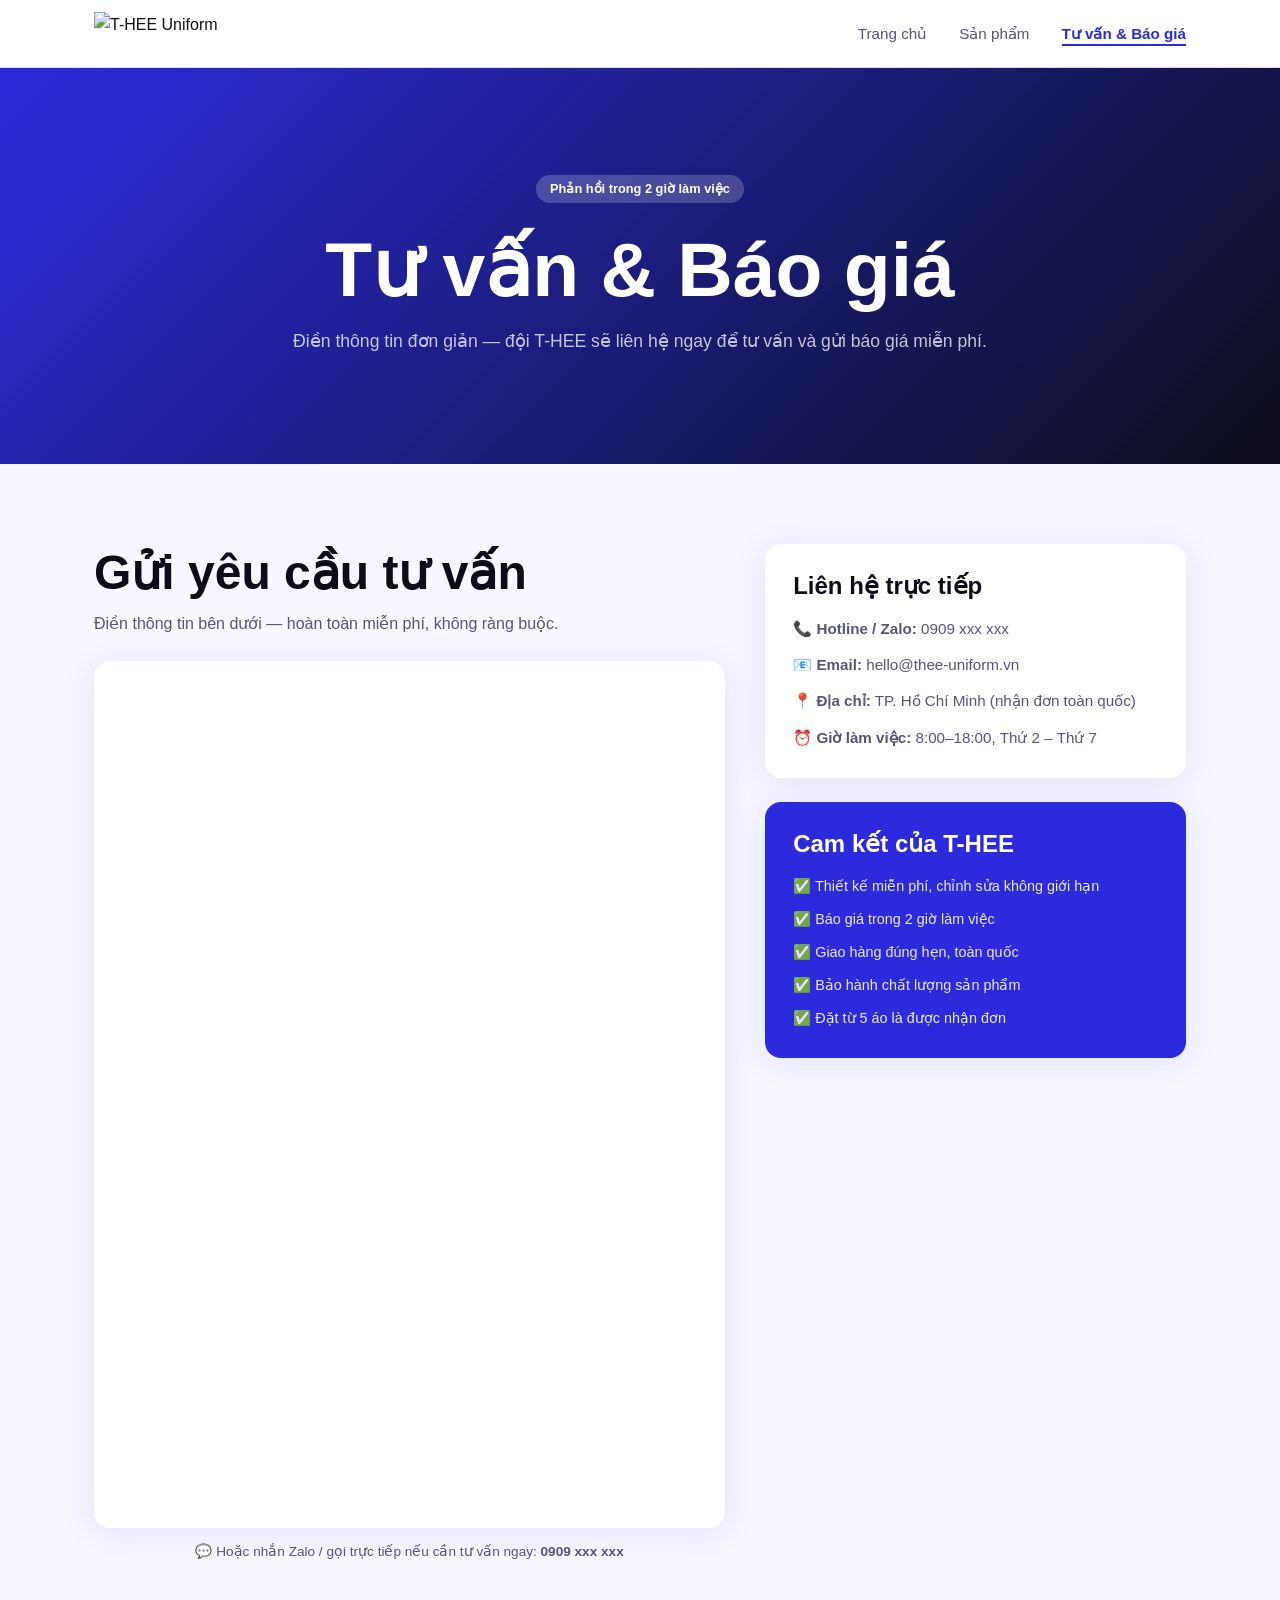
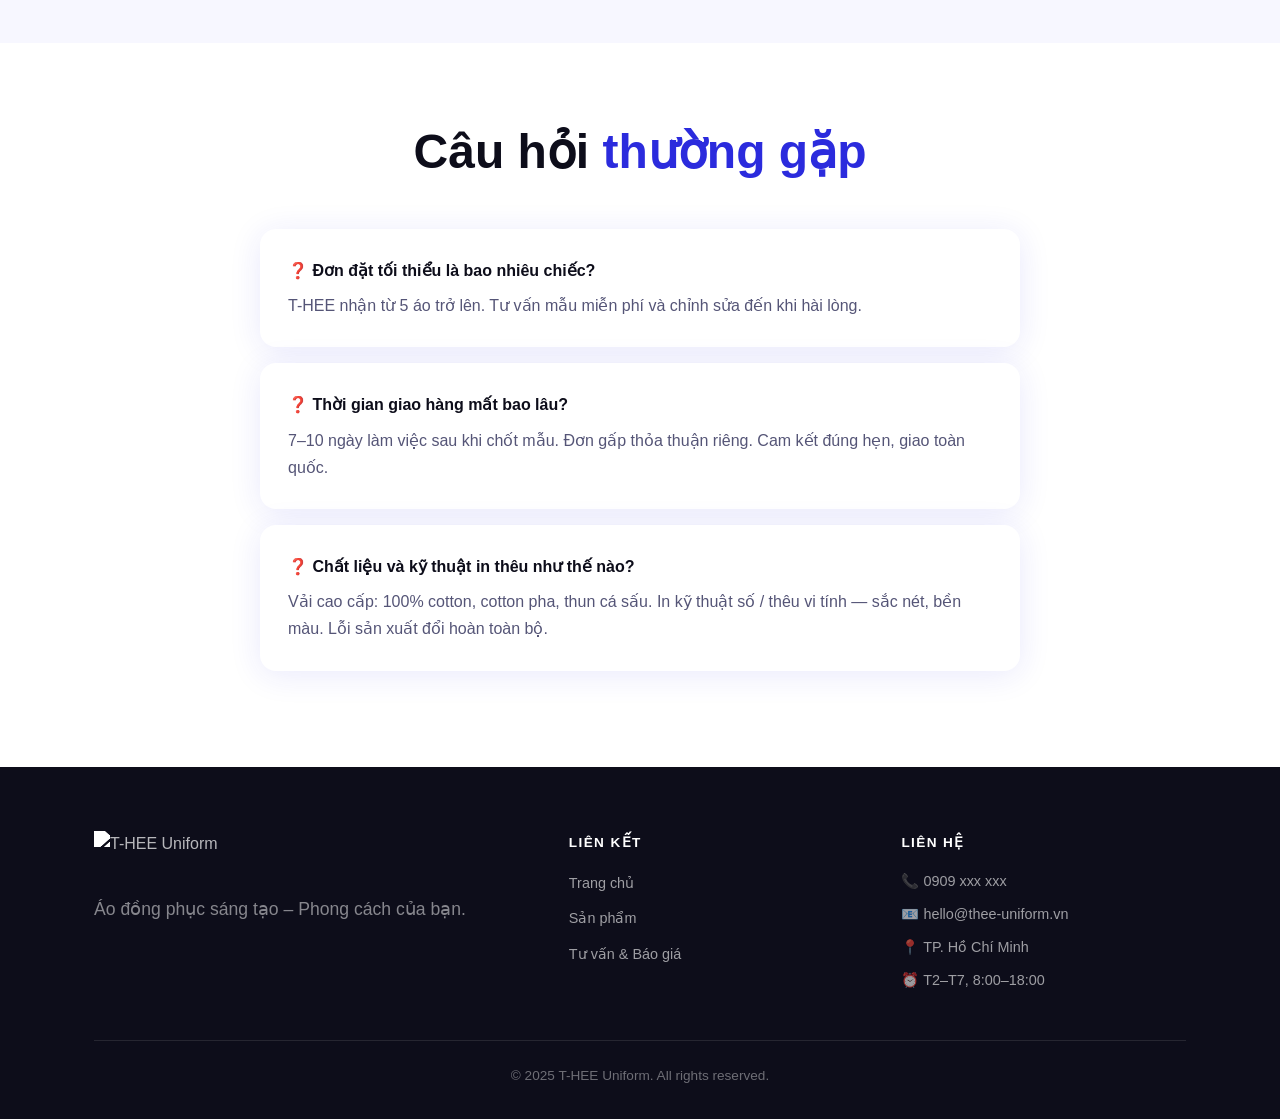
==== enquiry.html @ 2bb36b9c "Update enquiry.html" ====
<!DOCTYPE html>
<html lang="vi">
<head>
  <meta charset="UTF-8">
  <meta name="viewport" content="width=device-width, initial-scale=1.0">
  <title>Tư vấn &amp; Báo giá – T-HEE Uniform</title>
  <meta name="description" content="Liên hệ T-HEE Uniform để nhận tư vấn và báo giá đồng phục miễn phí. Phản hồi trong 2 giờ làm việc.">
  <link rel="preconnect" href="https://fonts.googleapis.com">
  <link rel="preconnect" href="https://fonts.gstatic.com" crossorigin>
  <link href="https://fonts.googleapis.com/css2?family=Plus+Jakarta+Sans:wght@400;500;600;700&display=swap" rel="stylesheet">
  <link rel="stylesheet" href="style.css">
  <style>
    body { padding-top: 68px; }

    .enquiry-form-heading {
      margin-bottom: 8px;
    }
    .enquiry-form-sub {
      margin-bottom: 24px;
    }
  </style>
</head>
<body>

  <!-- ─── NAVBAR ─────────────────────────────────────────── -->
  <nav id="navbar">
    <div class="nav-inner">
      <a href="index.html">
        <img src="Profile_Pic.jpg" alt="T-HEE Uniform" class="nav-logo">
      </a>
      <ul class="nav-links">
        <li><a href="index.html">Trang chủ</a></li>
        <li><a href="products.html">Sản phẩm</a></li>
        <li><a href="enquiry.html" class="active">Tư vấn &amp; Báo giá</a></li>
      </ul>
      <button class="hamburger" id="hamburger" aria-label="Mở menu">
        <span></span>
        <span></span>
        <span></span>
      </button>
    </div>
  </nav>

  <!-- ─── PAGE HERO ──────────────────────────────────────── -->
  <section class="page-hero" style="background: linear-gradient(135deg, #2B2BDD 0%, #0D0D1A 100%);">
    <div class="page-hero-content">
      <span class="badge badge-white">Phản hồi trong 2 giờ làm việc</span>
      <h1>Tư vấn &amp; Báo giá</h1>
      <p>Điền thông tin đơn giản — đội T-HEE sẽ liên hệ ngay để tư vấn và gửi báo giá miễn phí.</p>
    </div>
  </section>

  <!-- ─── MAIN ENQUIRY SECTION ───────────────────────────── -->
  <section class="section" style="background: var(--color-bg);">
    <div class="container">
      <div class="enquiry-grid">

        <!-- LEFT: Google Form -->
        <div>
          <h2 class="enquiry-form-heading" style="font-family: var(--font-display);">Gửi yêu cầu tư vấn</h2>
          <p class="enquiry-form-sub">Điền thông tin bên dưới — hoàn toàn miễn phí, không ràng buộc.</p>
          <div class="iframe-wrapper">
            <iframe
              src="https://docs.google.com/forms/d/e/REPLACE_WITH_YOUR_FORM_ID/viewform?embedded=true"
              width="100%"
              height="860"
              frameborder="0"
              marginheight="0"
              marginwidth="0"
              title="Form tư vấn T-HEE Uniform"
              loading="lazy">
              Đang tải form...
            </iframe>
          </div>
          <p class="iframe-caption">
            💬 Hoặc nhắn Zalo / gọi trực tiếp nếu cần tư vấn ngay: <strong>0909 xxx xxx</strong>
          </p>
        </div>

        <!-- RIGHT: Contact info + Promises -->
        <div class="enquiry-right">

          <!-- Card A: Contact -->
          <div class="card">
            <h3 style="font-family: var(--font-display); margin-bottom: 16px; font-size: 1.5rem;">Liên hệ trực tiếp</h3>
            <div class="contact-list">
              <span>📞 <strong>Hotline / Zalo:</strong> 0909 xxx xxx</span>
              <span>📧 <strong>Email:</strong> hello@thee-uniform.vn</span>
              <span>📍 <strong>Địa chỉ:</strong> TP. Hồ Chí Minh (nhận đơn toàn quốc)</span>
              <span>⏰ <strong>Giờ làm việc:</strong> 8:00–18:00, Thứ 2 – Thứ 7</span>
            </div>
          </div>

          <!-- Card B: Promises -->
          <div class="card" style="background: var(--color-primary); color: white;">
            <h3 style="font-family: var(--font-display); color: white; margin-bottom: 16px; font-size: 1.5rem;">Cam kết của T-HEE</h3>
            <ul class="promise-list">
              <li>✅ Thiết kế miễn phí, chỉnh sửa không giới hạn</li>
              <li>✅ Báo giá trong 2 giờ làm việc</li>
              <li>✅ Giao hàng đúng hẹn, toàn quốc</li>
              <li>✅ Bảo hành chất lượng sản phẩm</li>
              <li>✅ Đặt từ 5 áo là được nhận đơn</li>
            </ul>
          </div>

        </div>
      </div>
    </div>
  </section>

  <!-- ─── FAQ MINI ───────────────────────────────────────── -->
  <section class="section" style="background: white;">
    <div class="container">
      <div style="max-width: 760px; margin: 0 auto;">
        <h2 class="section-title" style="text-align:center">Câu hỏi <span>thường gặp</span></h2>

        <div class="card animate-on-scroll" style="margin-bottom: 16px;">
          <p style="font-weight:600; color:var(--color-dark); margin-bottom:8px; font-family: var(--font-body);">❓ Đơn đặt tối thiểu là bao nhiêu chiếc?</p>
          <p>T-HEE nhận từ 5 áo trở lên. Tư vấn mẫu miễn phí và chỉnh sửa đến khi hài lòng.</p>
        </div>

        <div class="card animate-on-scroll" style="margin-bottom: 16px;">
          <p style="font-weight:600; color:var(--color-dark); margin-bottom:8px; font-family: var(--font-body);">❓ Thời gian giao hàng mất bao lâu?</p>
          <p>7–10 ngày làm việc sau khi chốt mẫu. Đơn gấp thỏa thuận riêng. Cam kết đúng hẹn, giao toàn quốc.</p>
        </div>

        <div class="card animate-on-scroll" style="margin-bottom: 16px;">
          <p style="font-weight:600; color:var(--color-dark); margin-bottom:8px; font-family: var(--font-body);">❓ Chất liệu và kỹ thuật in thêu như thế nào?</p>
          <p>Vải cao cấp: 100% cotton, cotton pha, thun cá sấu. In kỹ thuật số / thêu vi tính — sắc nét, bền màu. Lỗi sản xuất đổi hoàn toàn bộ.</p>
        </div>

      </div>
    </div>
  </section>

  <!-- ─── FOOTER ──────────────────────────────────────────── -->
  <footer>
    <div class="container">
      <div class="footer-grid">
        <div>
          <img src="Profile_Pic.jpg" alt="T-HEE Uniform" class="footer-logo">
          <p class="footer-tagline">Áo đồng phục sáng tạo – Phong cách của bạn.</p>
        </div>
        <div>
          <p class="footer-heading">Liên kết</p>
          <ul class="footer-links">
            <li><a href="index.html">Trang chủ</a></li>
            <li><a href="products.html">Sản phẩm</a></li>
            <li><a href="enquiry.html">Tư vấn &amp; Báo giá</a></li>
          </ul>
        </div>
        <div>
          <p class="footer-heading">Liên hệ</p>
          <div class="footer-contact">
            <span>📞 0909 xxx xxx</span>
            <span>📧 hello@thee-uniform.vn</span>
            <span>📍 TP. Hồ Chí Minh</span>
            <span>⏰ T2–T7, 8:00–18:00</span>
          </div>
        </div>
      </div>
      <div class="footer-bottom">
        © 2025 T-HEE Uniform. All rights reserved.
      </div>
    </div>
  </footer>

  <script src="main.js"></script>
</body>
</html>
---- style.css ----
/* Google Fonts: https://fonts.googleapis.com/css2?family=Caveat:wght@400;700;800&family=DM+Sans:wght@400;500;600&display=swap */

/* ─── RESET ─────────────────────────────────────────────────── */
*, *::before, *::after {
  box-sizing: border-box;
  margin: 0;
  padding: 0;
}

/* ─── CSS VARIABLES ──────────────────────────────────────────── */
:root {
  --color-primary: #2B2BDD;
  --color-primary-dark: #1A1ABB;
  --color-primary-light: #5555EE;
  --color-accent: #2222FF;
  --color-dark: #0D0D1A;
  --color-dark-2: #1C1C2E;
  --color-bg: #F7F7FF;
  --color-surface: #FFFFFF;
  --color-text: #111111;
  --color-text-muted: #555577;
  --color-border: #DDDDEF;
  --font-display: 'DM Sans', sans-serif;
  --font-body: 'DM Sans', sans-serif;
  --radius-sm: 8px;
  --radius-md: 16px;
  --radius-lg: 24px;
  --radius-pill: 999px;
  --shadow-card: 0 4px 32px rgba(43, 43, 221, 0.10);
  --shadow-hover: 0 12px 48px rgba(43, 43, 221, 0.20);
  --transition: 0.25s cubic-bezier(0.4, 0, 0.2, 1);
}

/* ─── BASE ───────────────────────────────────────────────────── */
html {
  scroll-behavior: smooth;
}

body {
  font-family: var(--font-body);
  background: var(--color-bg);
  color: var(--color-text);
  line-height: 1.6;
  -webkit-font-smoothing: antialiased;
}

h1, h2, h3, h4 {
  font-family: var(--font-display);
  color: var(--color-dark);
  line-height: 1.2;
}

h1 {
  font-size: clamp(2.4rem, 6vw, 4.8rem);
  font-weight: 800;
}

h2 {
  font-size: clamp(1.8rem, 4vw, 3rem);
  font-weight: 700;
}

h3 {
  font-size: clamp(1.2rem, 2.5vw, 1.6rem);
  font-weight: 700;
}

p {
  font-size: 1rem;
  line-height: 1.7;
  color: var(--color-text-muted);
}

a {
  color: inherit;
  text-decoration: none;
}

img {
  max-width: 100%;
  display: block;
}

ul {
  list-style: none;
}

/* ─── LAYOUT ─────────────────────────────────────────────────── */
.container {
  max-width: 1140px;
  margin: 0 auto;
  padding: 0 24px;
}

.section {
  padding: 80px 0;
}

.section-title {
  font-family: var(--font-display);
  font-size: clamp(1.8rem, 4vw, 3rem);
  font-weight: 800;
  color: var(--color-dark);
  margin-bottom: 48px;
}

.section-title span {
  color: var(--color-primary);
}

/* ─── NAVBAR ─────────────────────────────────────────────────── */
nav {
  position: fixed;
  top: 0;
  width: 100%;
  z-index: 100;
  background: rgba(255, 255, 255, 0.95);
  backdrop-filter: blur(12px);
  -webkit-backdrop-filter: blur(12px);
  border-bottom: 1px solid var(--color-border);
  height: 68px;
  display: flex;
  align-items: center;
  transition: box-shadow var(--transition);
}

nav.scrolled {
  box-shadow: 0 2px 24px rgba(43, 43, 221, 0.12);
}

.nav-inner {
  display: flex;
  justify-content: space-between;
  align-items: center;
  width: 100%;
  max-width: 1140px;
  margin: 0 auto;
  padding: 0 24px;
}

.nav-logo {
  height: 44px;
  display: block;
  object-fit: contain;
}

.nav-links {
  display: flex;
  gap: 32px;
  list-style: none;
  align-items: center;
}

.nav-links a {
  font-family: var(--font-body);
  font-weight: 500;
  font-size: 0.95rem;
  color: var(--color-text-muted);
  transition: color var(--transition);
  padding-bottom: 2px;
}

.nav-links a:hover {
  color: var(--color-primary);
}

.nav-links a.active {
  color: var(--color-primary);
  font-weight: 600;
  border-bottom: 2px solid var(--color-primary);
}

.hamburger {
  display: none;
  flex-direction: column;
  justify-content: space-between;
  width: 28px;
  height: 22px;
  background: none;
  border: none;
  cursor: pointer;
  padding: 0;
}

.hamburger span {
  display: block;
  width: 100%;
  height: 2px;
  background: var(--color-dark);
  border-radius: 2px;
  transition: var(--transition);
}

nav.nav-open .hamburger span:nth-child(1) {
  transform: translateY(10px) rotate(45deg);
}
nav.nav-open .hamburger span:nth-child(2) {
  opacity: 0;
}
nav.nav-open .hamburger span:nth-child(3) {
  transform: translateY(-10px) rotate(-45deg);
}

/* ─── BUTTONS ────────────────────────────────────────────────── */
.btn {
  display: inline-flex;
  align-items: center;
  gap: 8px;
  padding: 14px 28px;
  border-radius: var(--radius-pill);
  font-family: var(--font-body);
  font-weight: 600;
  font-size: 0.95rem;
  cursor: pointer;
  transition: var(--transition);
  border: none;
  text-decoration: none;
  white-space: nowrap;
}

.btn-primary {
  background: var(--color-primary);
  color: white;
}
.btn-primary:hover {
  background: var(--color-primary-dark);
  transform: translateY(-2px);
  box-shadow: var(--shadow-hover);
}

.btn-outline {
  background: transparent;
  color: var(--color-primary);
  border: 2px solid var(--color-primary);
}
.btn-outline:hover {
  background: var(--color-primary);
  color: white;
}

.btn-white {
  background: white;
  color: var(--color-primary);
}
.btn-white:hover {
  background: var(--color-bg);
  transform: translateY(-2px);
}

.btn-dark {
  background: var(--color-dark);
  color: white;
}
.btn-dark:hover {
  background: var(--color-dark-2);
}

/* ─── CARDS ──────────────────────────────────────────────────── */
.card {
  background: var(--color-surface);
  border-radius: var(--radius-md);
  box-shadow: var(--shadow-card);
  padding: 28px;
  transition: var(--transition);
}

.card:hover {
  transform: translateY(-6px);
  box-shadow: var(--shadow-hover);
}

/* ─── BADGE ──────────────────────────────────────────────────── */
.badge {
  display: inline-block;
  background: rgba(43, 43, 221, 0.1);
  color: var(--color-primary);
  border-radius: var(--radius-pill);
  padding: 4px 14px;
  font-size: 0.8rem;
  font-weight: 600;
  margin-bottom: 20px;
}

.badge-white {
  background: rgba(255, 255, 255, 0.2);
  color: white;
}

/* ─── HERO ───────────────────────────────────────────────────── */
.hero {
  position: relative;
  min-height: 90vh;
  display: flex;
  align-items: center;
}

.hero-bg {
  position: absolute;
  inset: 0;
  background-image: url('Cover_Pic.jpg');
  background-size: cover;
  background-position: center;
}

.hero-overlay {
  position: absolute;
  inset: 0;
  background: linear-gradient(135deg, rgba(13, 13, 26, 0.85) 0%, rgba(43, 43, 221, 0.60) 100%);
}

.hero-content {
  position: relative;
  z-index: 2;
  color: white;
  max-width: 680px;
}

.hero-content h1 {
  color: white;
  margin-bottom: 20px;
}

.hero-content p {
  color: rgba(255, 255, 255, 0.82);
  font-size: 1.1rem;
  max-width: 520px;
  margin-bottom: 32px;
}

.hero-cta {
  display: flex;
  gap: 16px;
  flex-wrap: wrap;
  margin-bottom: 32px;
}

/* ─── TRUST STRIP ────────────────────────────────────────────── */
.trust-strip {
  display: flex;
  gap: 24px;
  flex-wrap: wrap;
}

.trust-item {
  display: flex;
  align-items: center;
  gap: 6px;
  font-size: 0.9rem;
  color: rgba(255, 255, 255, 0.85);
  font-family: var(--font-body);
}

.trust-item::before {
  content: '✓';
  color: #7B7BFF;
  font-weight: 700;
  font-size: 1rem;
}

/* ─── GRIDS ──────────────────────────────────────────────────── */
.grid-3 {
  display: grid;
  grid-template-columns: repeat(3, 1fr);
  gap: 28px;
}

.grid-2 {
  display: grid;
  grid-template-columns: repeat(2, 1fr);
  gap: 28px;
}

/* ─── PAGE HERO (small) ──────────────────────────────────────── */
.page-hero {
  position: relative;
  min-height: 44vh;
  display: flex;
  align-items: center;
  justify-content: center;
  text-align: center;
  overflow: hidden;
}

.page-hero-content {
  position: relative;
  z-index: 2;
  color: white;
}

.page-hero h1 {
  color: white;
  margin-bottom: 12px;
}

.page-hero p {
  color: rgba(255, 255, 255, 0.75);
  font-size: 1.1rem;
}

/* ─── TESTIMONIALS ───────────────────────────────────────────── */
.testimonial {
  background: white;
  border-radius: var(--radius-md);
  padding: 28px;
  box-shadow: var(--shadow-card);
  transition: var(--transition);
}

.testimonial:hover {
  transform: translateY(-4px);
  box-shadow: var(--shadow-hover);
}

.stars {
  color: #FFC107;
  font-size: 1.1rem;
  margin-bottom: 12px;
  letter-spacing: 2px;
}

.testimonial-text {
  font-style: italic;
  color: var(--color-text-muted);
  margin-bottom: 16px;
  line-height: 1.7;
}

.testimonial-author {
  font-weight: 600;
  color: var(--color-dark);
  font-size: 0.9rem;
}

/* ─── FAQ ACCORDION ──────────────────────────────────────────── */
.faq-wrap {
  max-width: 760px;
  margin: 0 auto;
}

.faq-item {
  border-bottom: 1px solid var(--color-border);
  padding: 20px 0;
}

.faq-question {
  display: flex;
  justify-content: space-between;
  align-items: center;
  cursor: pointer;
  font-weight: 600;
  color: var(--color-dark);
  font-size: 1.05rem;
  font-family: var(--font-body);
  user-select: none;
  gap: 16px;
}

.faq-question::after {
  content: '+';
  font-size: 1.4rem;
  color: var(--color-primary);
  transition: var(--transition);
  flex-shrink: 0;
  font-weight: 300;
}

.faq-item.open .faq-question::after {
  content: '−';
}

.faq-answer {
  max-height: 0;
  overflow: hidden;
  transition: max-height 0.35s ease;
}

.faq-item.open .faq-answer {
  max-height: 300px;
}

.faq-answer p {
  padding: 14px 0 4px;
  color: var(--color-text-muted);
  line-height: 1.7;
}

/* ─── PRODUCT FILTER ─────────────────────────────────────────── */
.filter-bar {
  display: flex;
  flex-wrap: wrap;
  gap: 10px;
  margin-bottom: 40px;
}

.filter-btn {
  padding: 8px 20px;
  font-size: 0.85rem;
  background: white;
  color: var(--color-text-muted);
  border: 1.5px solid var(--color-border);
  border-radius: var(--radius-pill);
  cursor: pointer;
  font-family: var(--font-body);
  font-weight: 500;
  transition: var(--transition);
}

.filter-btn:hover {
  border-color: var(--color-primary);
  color: var(--color-primary);
}

.filter-btn.active {
  background: var(--color-primary);
  color: white;
  border-color: var(--color-primary);
}

.product-card.hidden {
  display: none;
}

/* ─── PRODUCT CARD ───────────────────────────────────────────── */
.product-card {
  background: var(--color-surface);
  border-radius: var(--radius-md);
  box-shadow: var(--shadow-card);
  overflow: hidden;
  transition: var(--transition);
}

.product-card:hover {
  transform: translateY(-6px);
  box-shadow: var(--shadow-hover);
}

.product-img {
  height: 200px;
  display: flex;
  align-items: center;
  justify-content: center;
  font-size: 4rem;
}

.product-body {
  padding: 24px;
}

.product-body h3 {
  margin-bottom: 8px;
  font-size: 1.15rem;
}

.product-body p {
  font-size: 0.9rem;
  margin-bottom: 0;
}

.product-footer {
  display: flex;
  justify-content: space-between;
  align-items: center;
  margin-top: 16px;
  padding-top: 16px;
  border-top: 1px solid var(--color-border);
}

.price {
  font-family: var(--font-display);
  font-size: 1.4rem;
  font-weight: 700;
  color: var(--color-primary);
}

/* ─── PARTNER LOGOS ──────────────────────────────────────────── */
.partners-row {
  display: flex;
  justify-content: center;
  gap: 24px;
  flex-wrap: wrap;
  margin-bottom: 48px;
}

.partner-box {
  width: 120px;
  height: 56px;
  background: #F0F0FF;
  border-radius: 10px;
  border: 1px solid var(--color-border);
  display: flex;
  align-items: center;
  justify-content: center;
  font-size: 0.75rem;
  color: var(--color-text-muted);
  font-weight: 500;
  text-align: center;
  padding: 4px;
}

/* ─── ANIMATIONS ─────────────────────────────────────────────── */
@keyframes fadeInUp {
  from {
    opacity: 0;
    transform: translateY(30px);
  }
  to {
    opacity: 1;
    transform: translateY(0);
  }
}

.animate-on-scroll {
  opacity: 0;
  transform: translateY(30px);
  transition: opacity 0.6s ease, transform 0.6s ease;
}

.animate-on-scroll.visible {
  opacity: 1;
  transform: translateY(0);
}

.animate-on-scroll:nth-child(2) { transition-delay: 0.1s; }
.animate-on-scroll:nth-child(3) { transition-delay: 0.2s; }
.animate-on-scroll:nth-child(4) { transition-delay: 0.3s; }

/* ─── CTA BANNER ─────────────────────────────────────────────── */
.cta-banner {
  background: var(--color-primary);
  padding: 80px 0;
  text-align: center;
  color: white;
}

.cta-banner h2 {
  font-family: var(--font-display);
  font-size: clamp(2rem, 5vw, 3.5rem);
  color: white;
  margin-bottom: 16px;
}

.cta-banner p {
  color: rgba(255, 255, 255, 0.8);
  max-width: 480px;
  margin: 0 auto 32px;
  font-size: 1.05rem;
}

.cta-banner .cta-note {
  font-style: italic;
  color: rgba(255, 255, 255, 0.55);
  margin-top: 20px;
  font-size: 0.9rem;
}

/* ─── FOOTER ─────────────────────────────────────────────────── */
footer {
  background: var(--color-dark);
  padding: 64px 0 32px;
  color: rgba(255, 255, 255, 0.7);
}

.footer-grid {
  display: grid;
  grid-template-columns: 1.5fr 1fr 1fr;
  gap: 48px;
  margin-bottom: 0;
}

.footer-logo {
  height: 48px;
  margin-bottom: 16px;
  object-fit: contain;
  filter: brightness(0) invert(1);
}

.footer-tagline {
  font-family: var(--font-display);
  font-size: 1.1rem;
  color: rgba(255, 255, 255, 0.5);
}

.footer-heading {
  font-family: var(--font-body);
  font-weight: 600;
  color: white;
  font-size: 0.85rem;
  text-transform: uppercase;
  letter-spacing: 0.1em;
  margin-bottom: 16px;
}

.footer-links {
  list-style: none;
}

.footer-links li + li {
  margin-top: 10px;
}

.footer-links a {
  color: rgba(255, 255, 255, 0.6);
  font-size: 0.9rem;
  transition: color var(--transition);
}

.footer-links a:hover {
  color: white;
}

.footer-contact {
  display: flex;
  flex-direction: column;
  gap: 10px;
}

.footer-contact span {
  font-size: 0.9rem;
  color: rgba(255, 255, 255, 0.6);
}

.footer-bottom {
  border-top: 1px solid rgba(255, 255, 255, 0.1);
  margin-top: 48px;
  padding-top: 24px;
  text-align: center;
  font-size: 0.85rem;
  color: rgba(255, 255, 255, 0.4);
}

/* ─── ENQUIRY PAGE ───────────────────────────────────────────── */
.enquiry-grid {
  display: grid;
  grid-template-columns: 3fr 2fr;
  gap: 40px;
  align-items: start;
}

.enquiry-right {
  display: flex;
  flex-direction: column;
  gap: 24px;
}

.contact-list {
  display: flex;
  flex-direction: column;
  gap: 12px;
  font-size: 0.95rem;
}

.contact-list span {
  color: var(--color-text-muted);
}

.promise-list {
  display: flex;
  flex-direction: column;
  gap: 10px;
  font-size: 0.9rem;
  color: rgba(255, 255, 255, 0.9);
}

.promise-list li {
  list-style: none;
}

.iframe-wrapper {
  background: white;
  border-radius: var(--radius-md);
  box-shadow: var(--shadow-card);
  overflow: hidden;
}

.iframe-caption {
  font-size: 0.85rem;
  color: var(--color-text-muted);
  text-align: center;
  margin-top: 12px;
}

/* ─── RESPONSIVE ─────────────────────────────────────────────── */
@media (max-width: 768px) {
  .hamburger {
    display: flex;
  }

  .nav-links {
    display: none;
    position: absolute;
    top: 68px;
    left: 0;
    right: 0;
    background: rgba(255, 255, 255, 0.98);
    backdrop-filter: blur(12px);
    flex-direction: column;
    gap: 0;
    padding: 12px 0;
    border-bottom: 1px solid var(--color-border);
    box-shadow: 0 8px 24px rgba(0, 0, 0, 0.08);
  }

  nav.nav-open .nav-links {
    display: flex;
  }

  .nav-links li {
    width: 100%;
  }

  .nav-links a {
    display: block;
    padding: 14px 24px;
    font-size: 1rem;
    border-bottom: none !important;
  }

  .nav-links a.active {
    background: rgba(43, 43, 221, 0.05);
    border-left: 3px solid var(--color-primary) !important;
    padding-left: 21px;
  }

  .grid-3 {
    grid-template-columns: repeat(2, 1fr);
  }

  .grid-2 {
    grid-template-columns: 1fr;
  }

  .footer-grid {
    grid-template-columns: 1fr;
    gap: 32px;
  }

  .enquiry-grid {
    grid-template-columns: 1fr;
  }

  .section {
    padding: 56px 0;
  }

  .hero {
    min-height: 85vh;
  }

  .page-hero {
    min-height: 40vh;
  }
}

@media (max-width: 480px) {
  .grid-3 {
    grid-template-columns: 1fr;
  }

  .hero-cta {
    flex-direction: column;
  }

  .btn {
    justify-content: center;
  }

  .trust-strip {
    gap: 12px;
  }
}
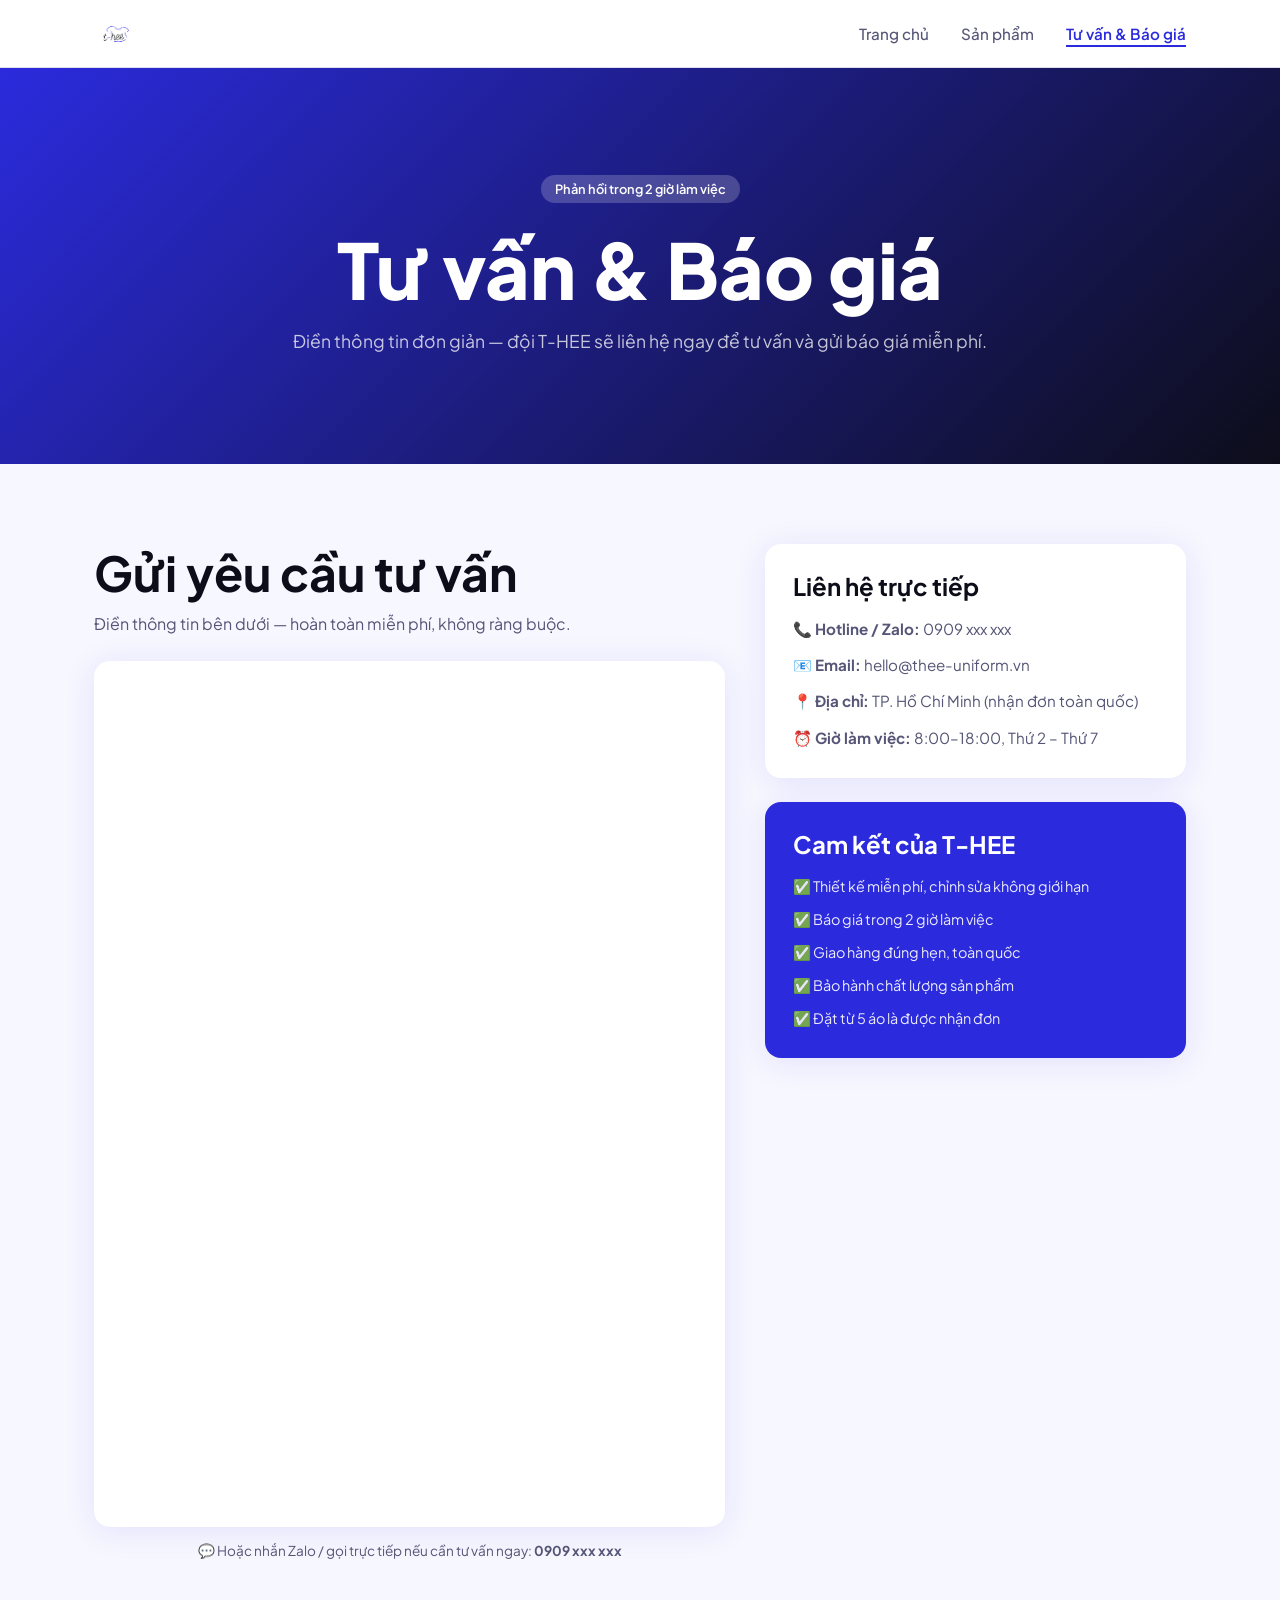
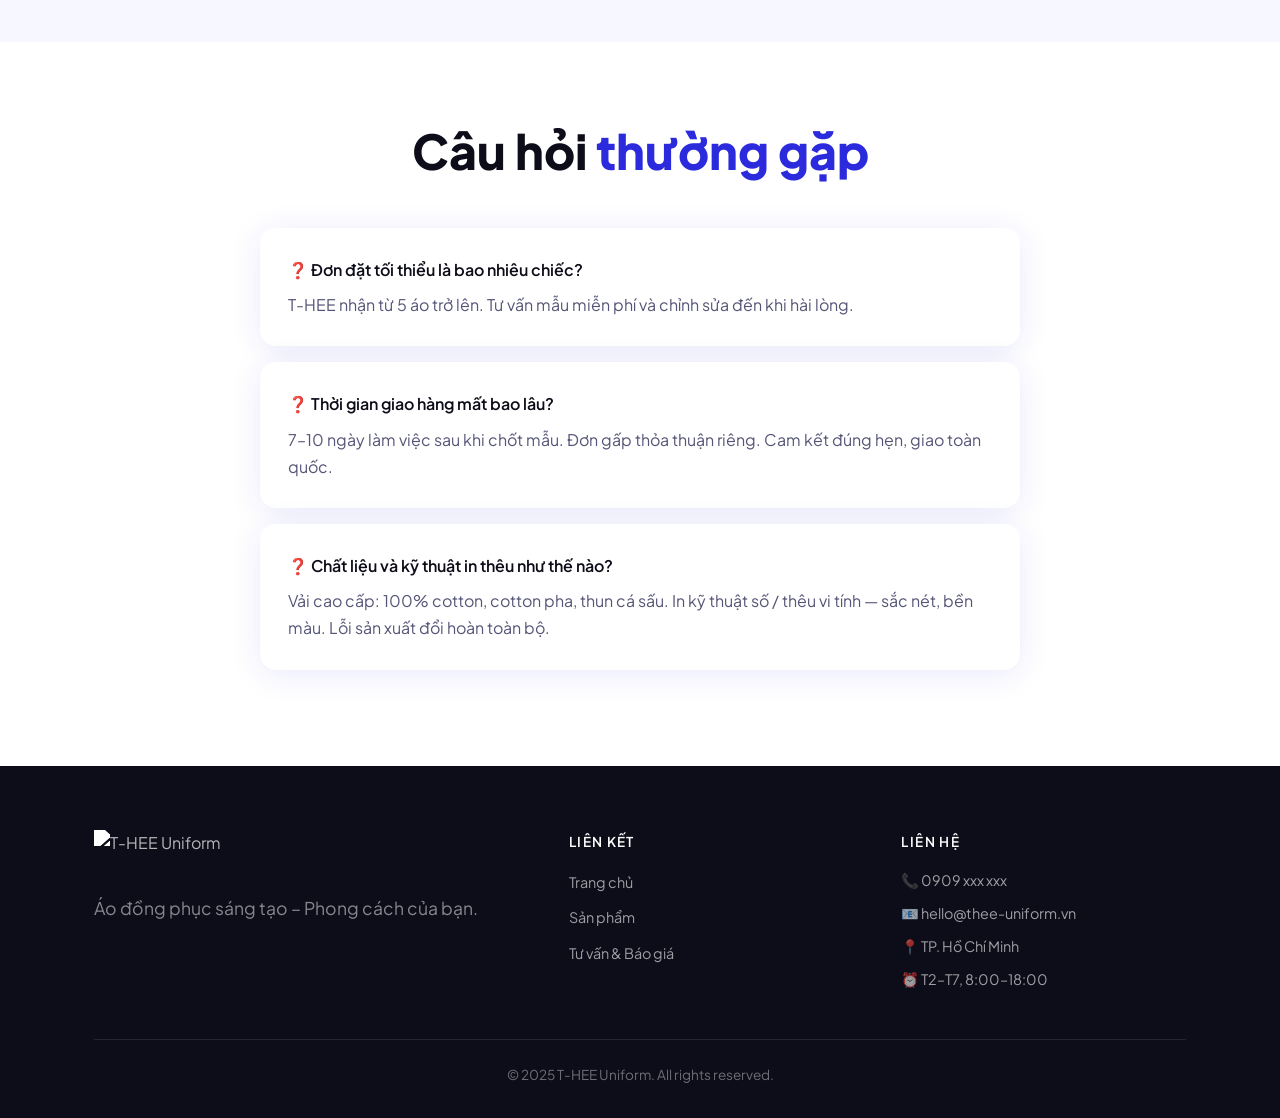
==== commit d30a62bc: "Fix image source URL in navbar" ====
--- a/enquiry.html
+++ b/enquiry.html
@@ -26,7 +26,7 @@
   <nav id="navbar">
     <div class="nav-inner">
       <a href="index.html">
-        <img src="Profile_Pic.jpg" alt="T-HEE Uniform" class="nav-logo">
+        <img src="Profile%20Pic.jpg" alt="T-HEE Uniform" class="nav-logo">
       </a>
       <ul class="nav-links">
         <li><a href="index.html">Trang chủ</a></li>
--- a/style.css
+++ b/style.css
@@ -20,8 +20,8 @@
   --color-text: #111111;
   --color-text-muted: #555577;
   --color-border: #DDDDEF;
-  --font-display: 'DM Sans', sans-serif;
-  --font-body: 'DM Sans', sans-serif;
+  --font-display: 'Plus Jakarta Sans', sans-serif;
+  --font-body: 'Plus Jakarta Sans', sans-serif;
   --radius-sm: 8px;
   --radius-md: 16px;
   --radius-lg: 24px;
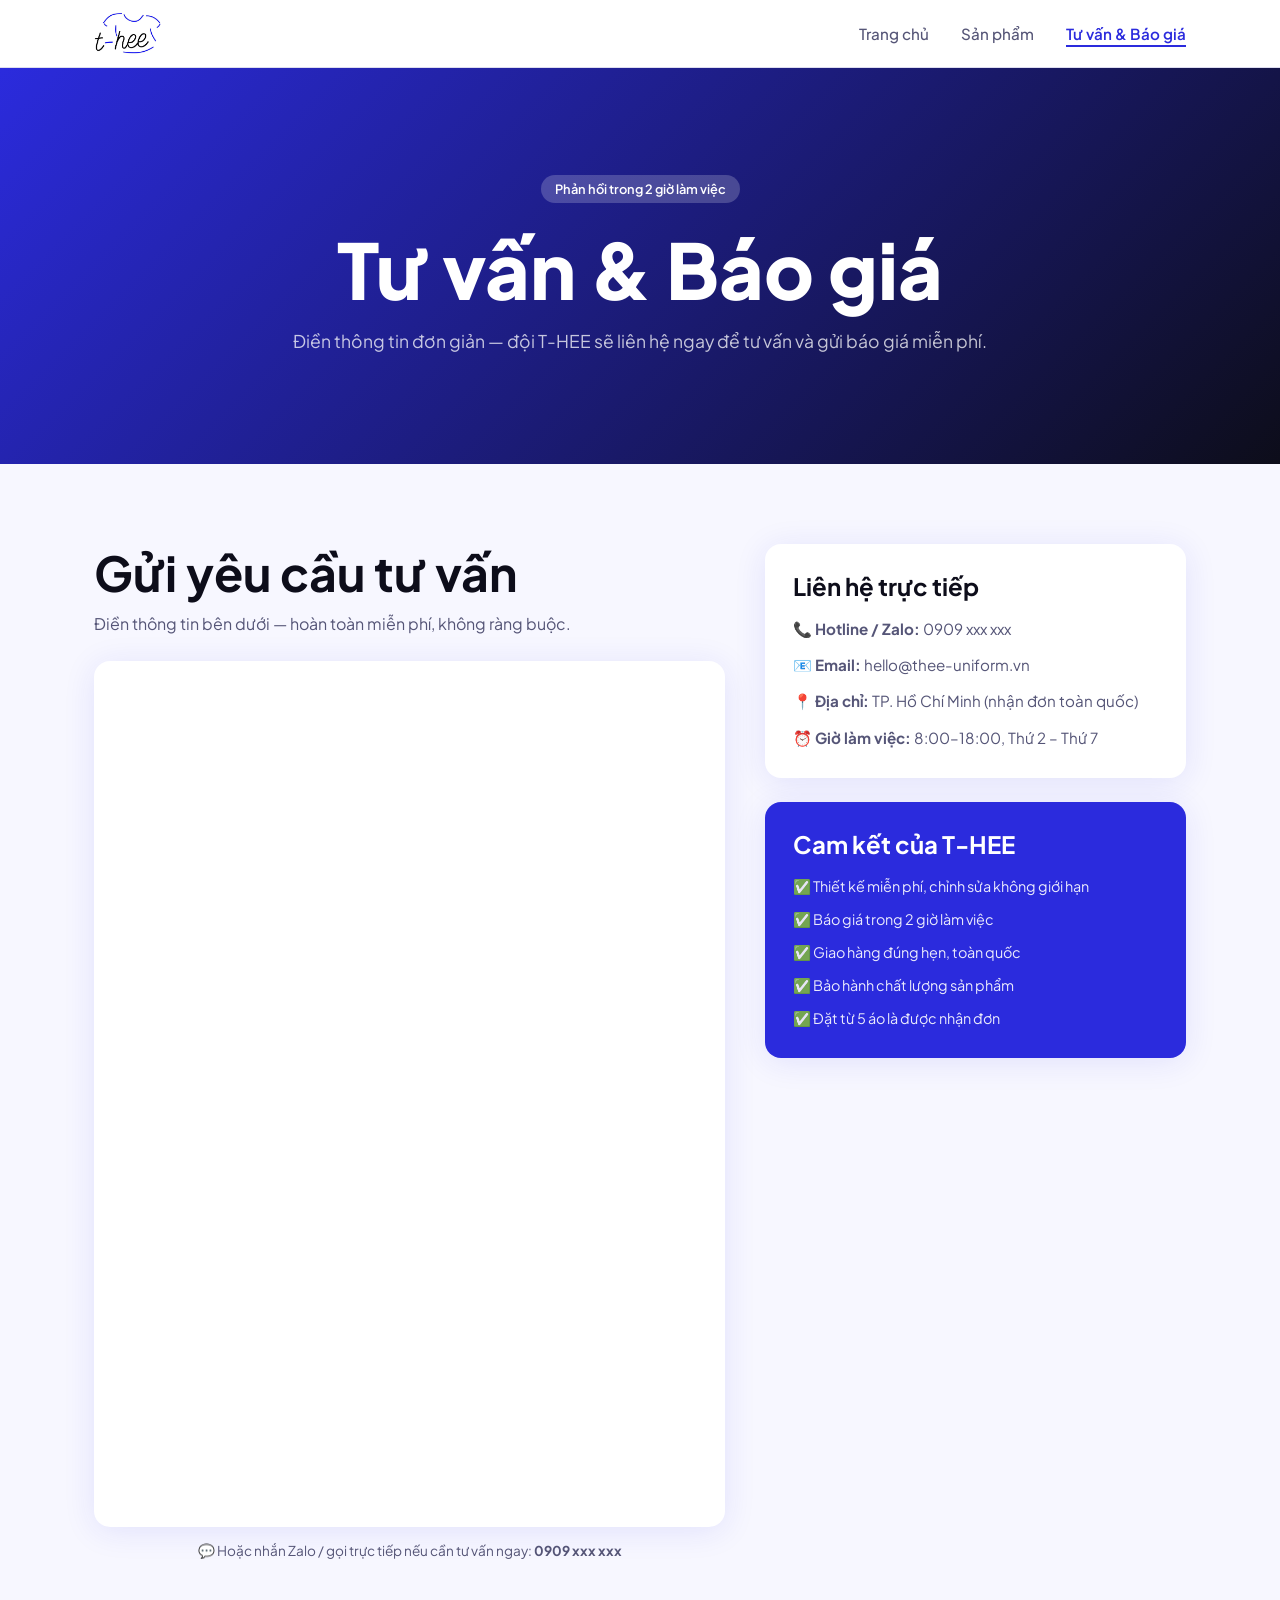
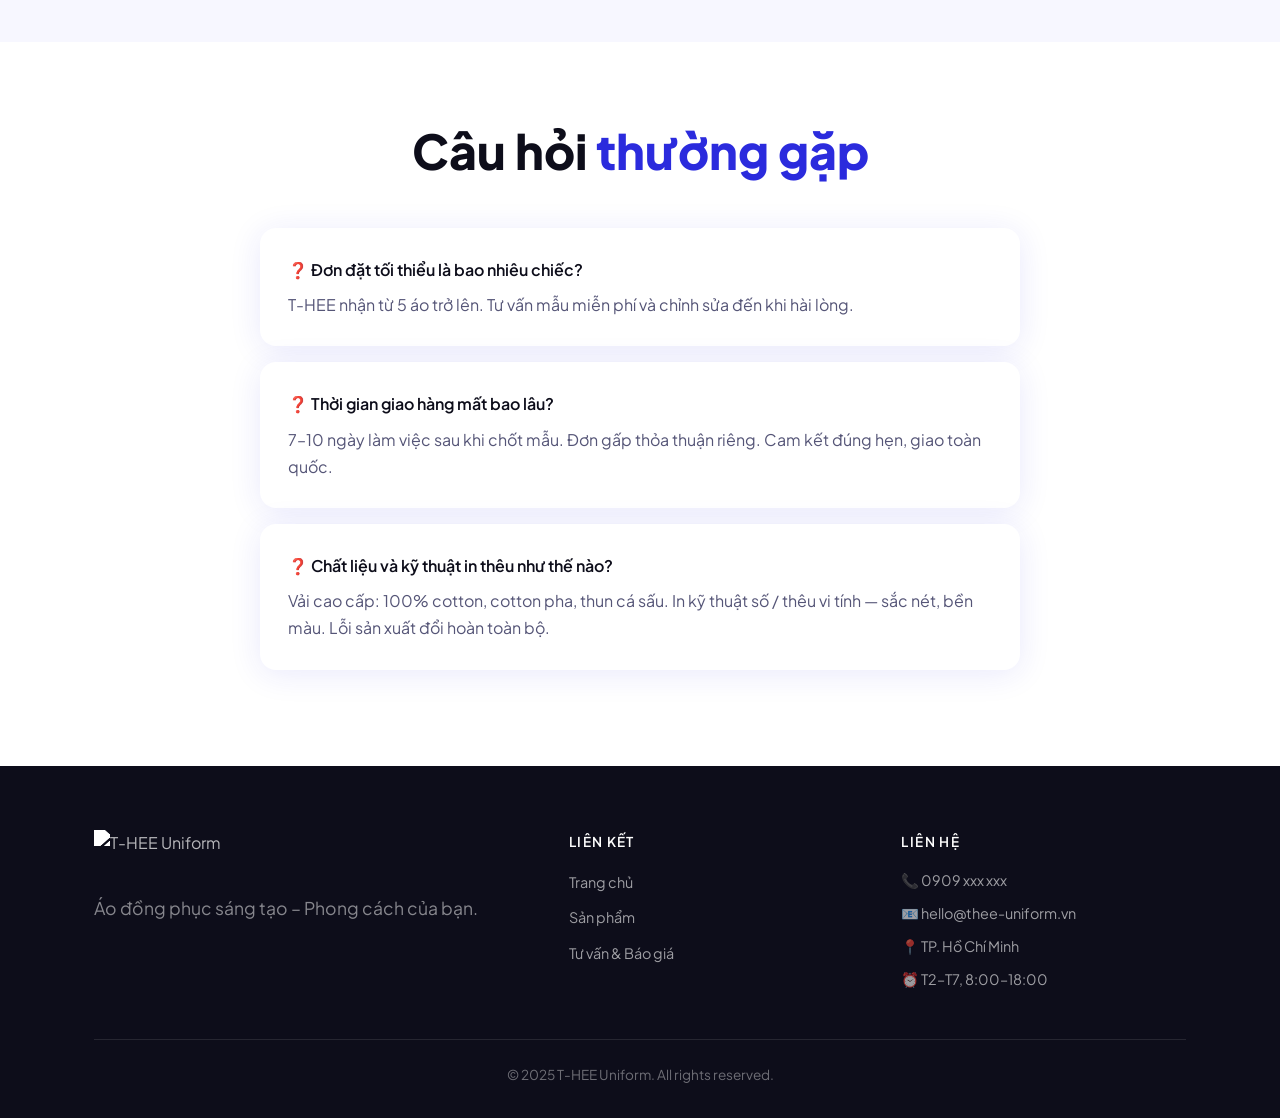
==== commit 21ab7c53: "Update enquiry.html" ====
--- a/enquiry.html
+++ b/enquiry.html
@@ -26,7 +26,7 @@
   <nav id="navbar">
     <div class="nav-inner">
       <a href="index.html">
-        <img src="Profile%20Pic.jpg" alt="T-HEE Uniform" class="nav-logo">
+        <img src="logo.jpg" alt="T-HEE Uniform" class="nav-logo">
       </a>
       <ul class="nav-links">
         <li><a href="index.html">Trang chủ</a></li>
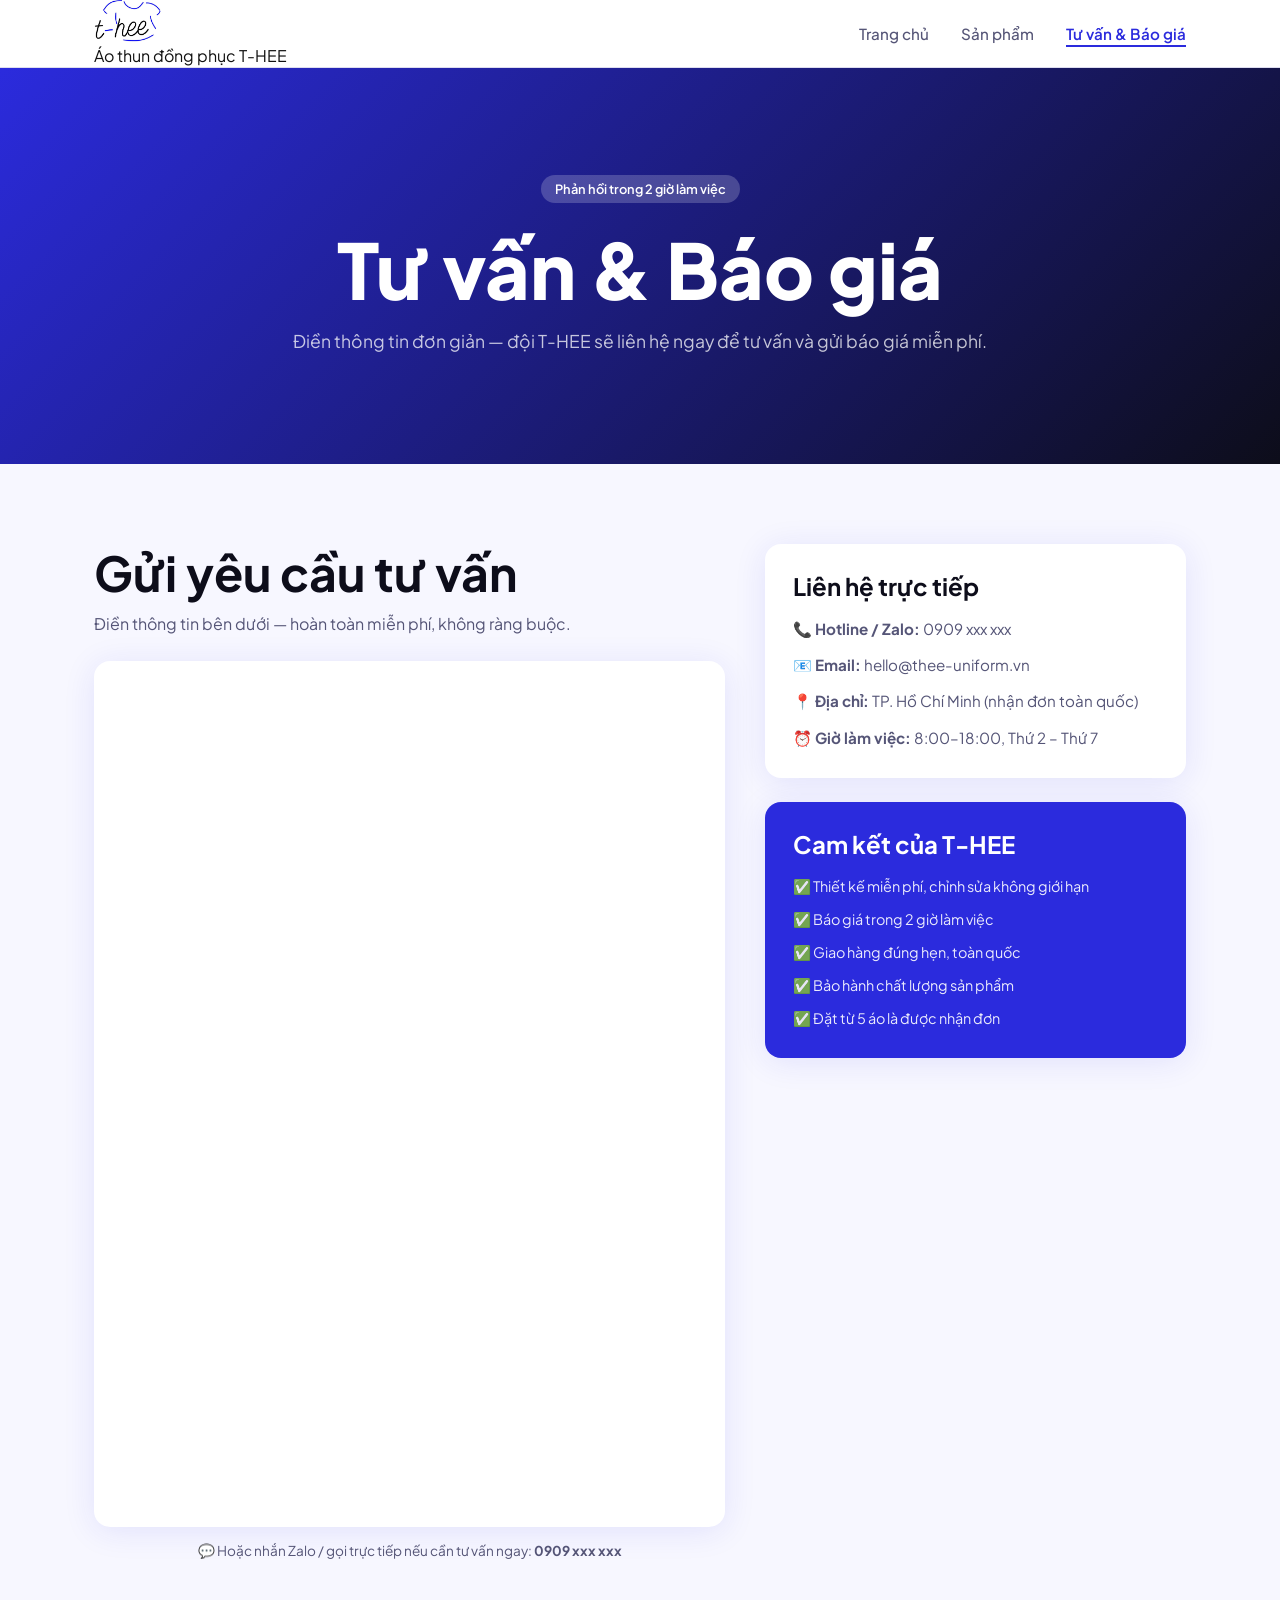
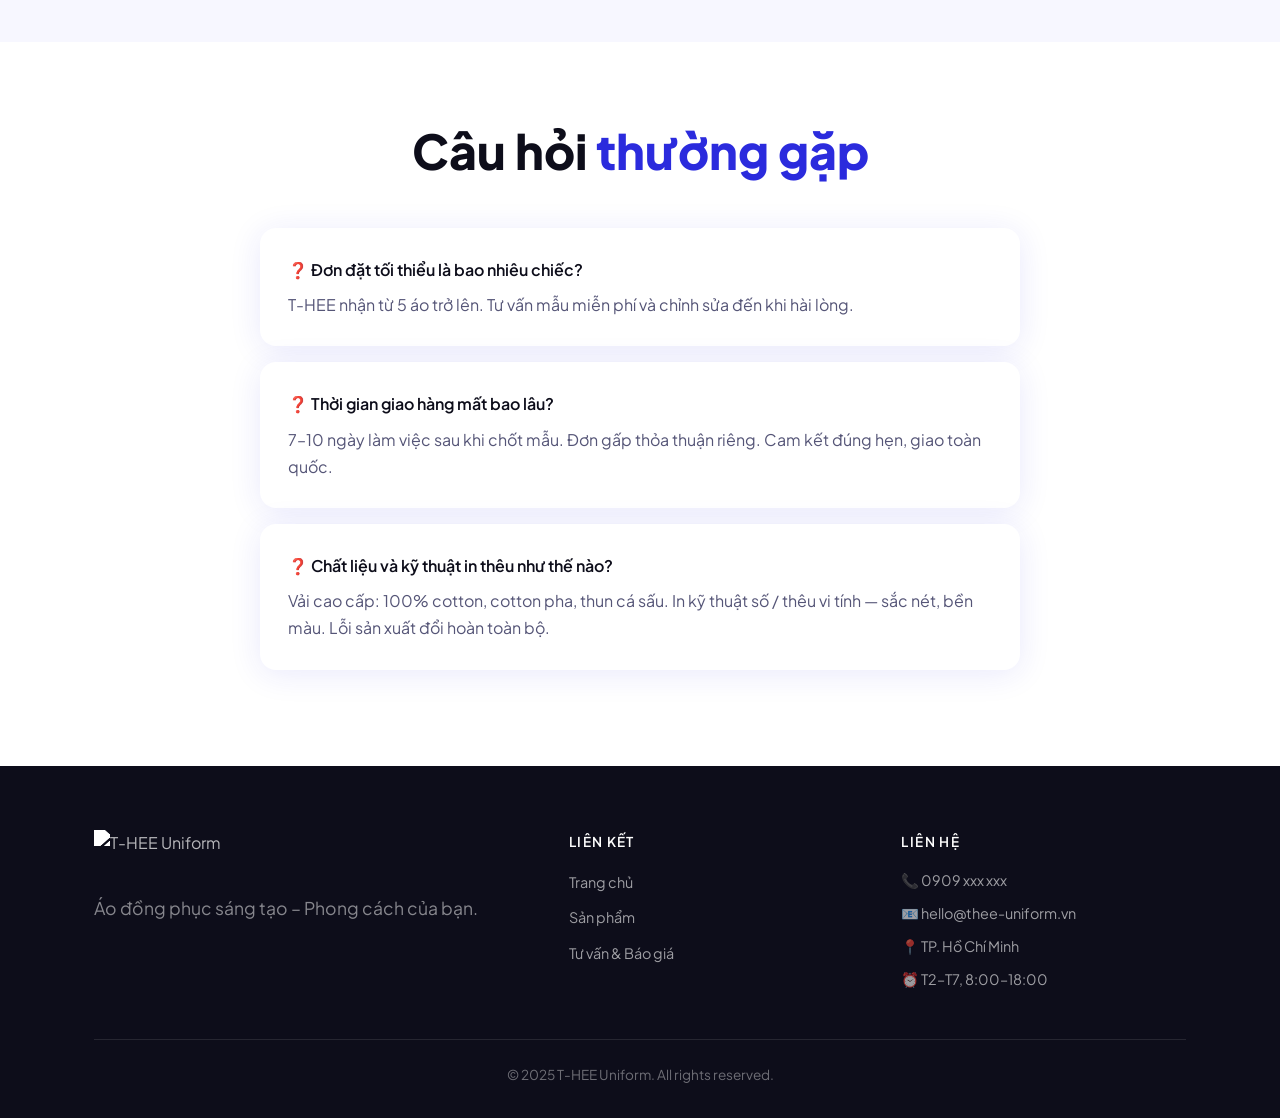
==== commit 4d4dc6de: "Update enquiry.html" ====
--- a/enquiry.html
+++ b/enquiry.html
@@ -27,6 +27,7 @@
     <div class="nav-inner">
       <a href="index.html">
         <img src="logo.jpg" alt="T-HEE Uniform" class="nav-logo">
+        <span class="logo-text">Áo thun đồng phục T-HEE</span>
       </a>
       <ul class="nav-links">
         <li><a href="index.html">Trang chủ</a></li>
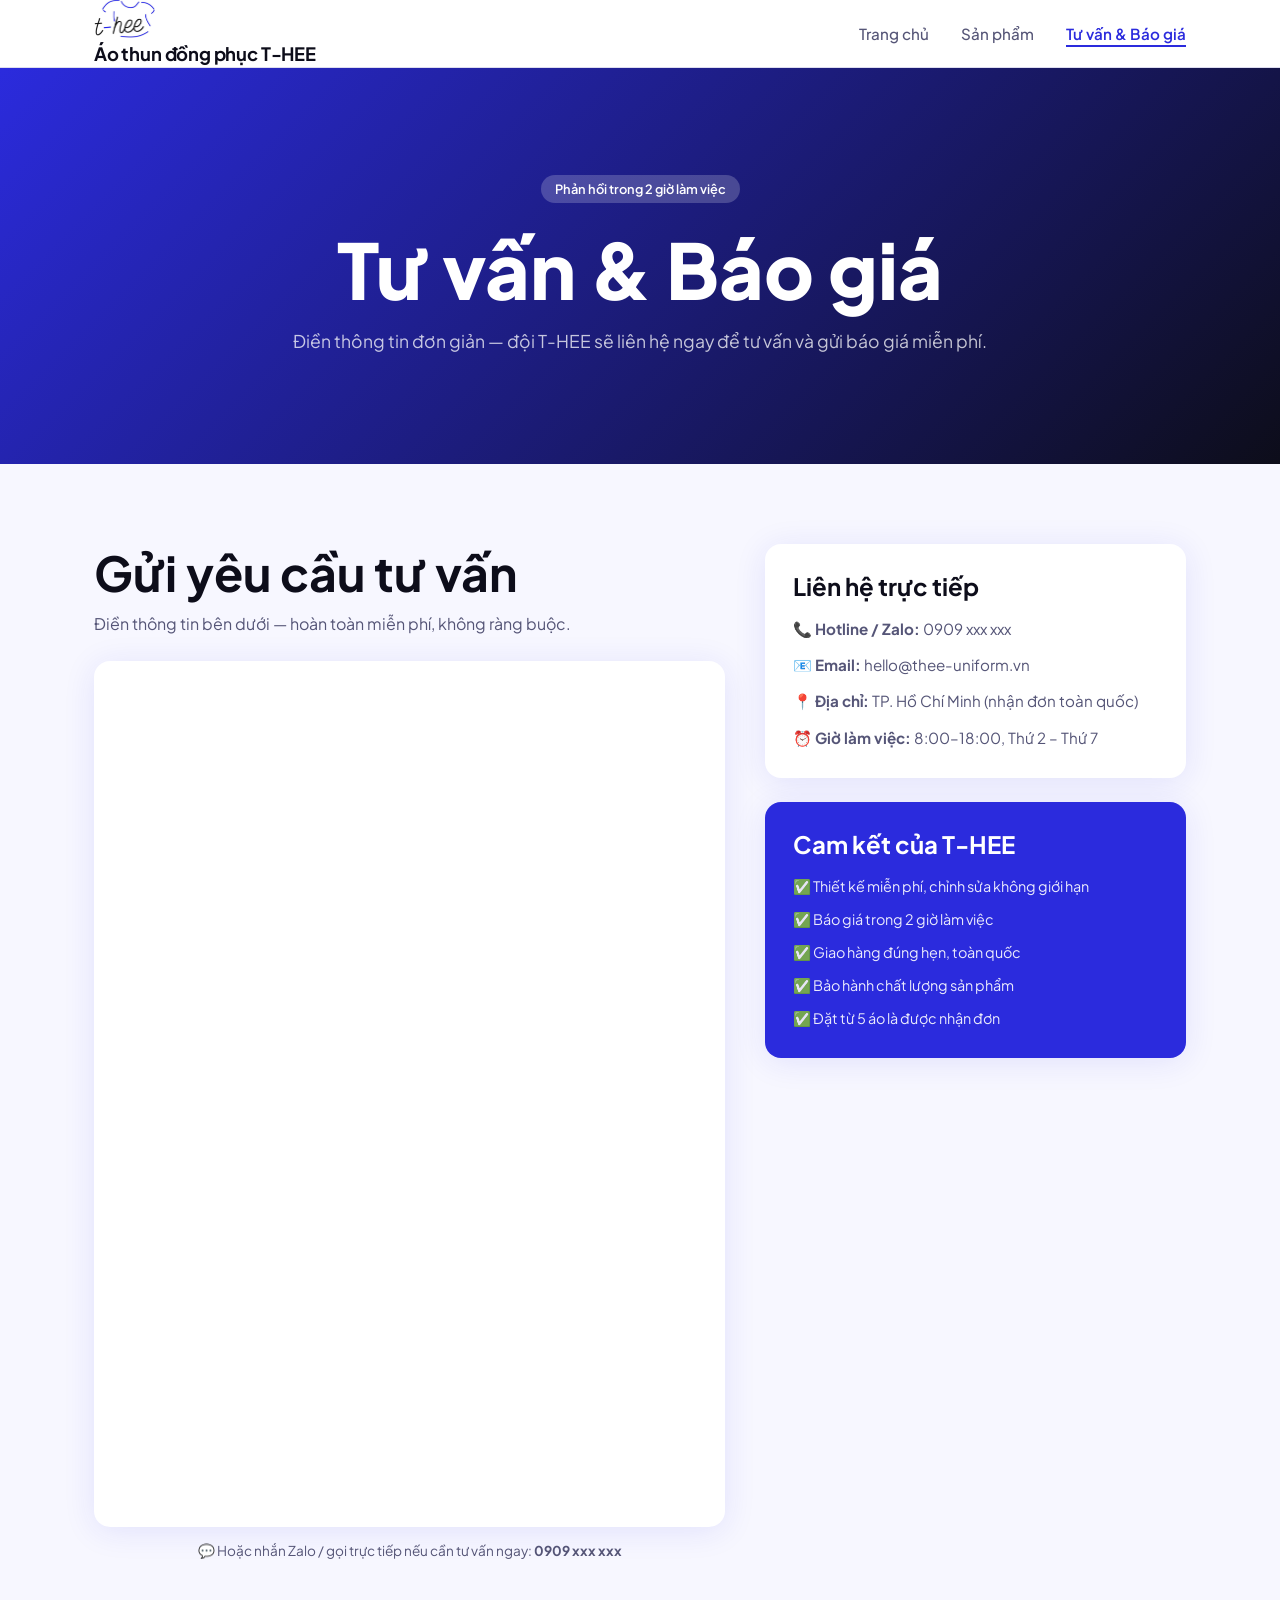
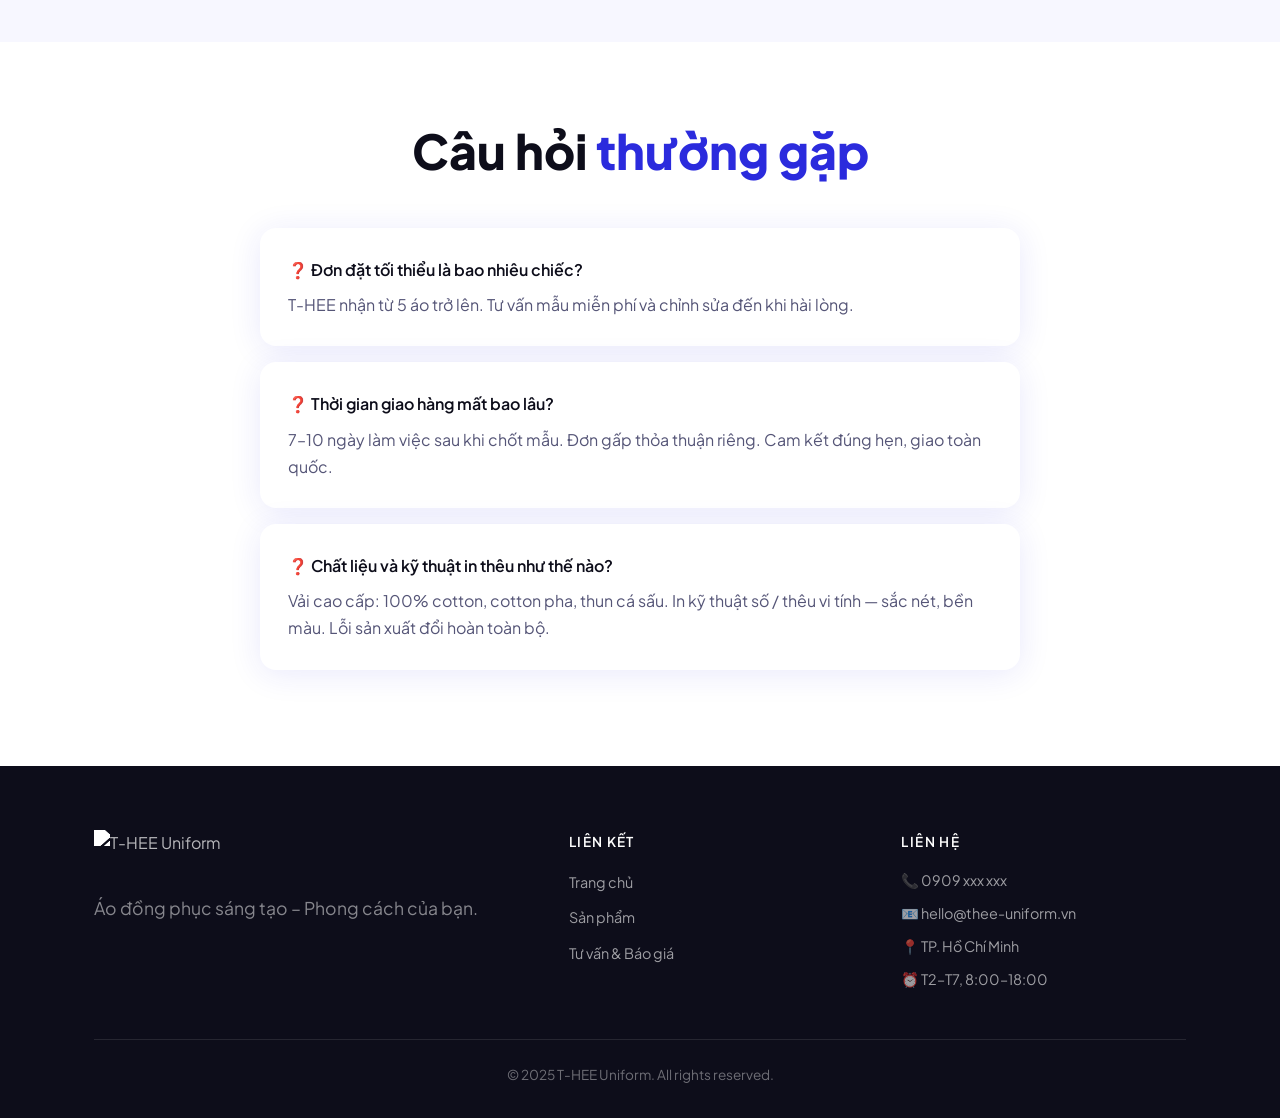
==== commit 384f4215: "Update enquiry.html" ====
--- a/enquiry.html
+++ b/enquiry.html
@@ -26,7 +26,7 @@
   <nav id="navbar">
     <div class="nav-inner">
       <a href="index.html">
-        <img src="logo.jpg" alt="T-HEE Uniform" class="nav-logo">
+        <img src="logo.png" alt="T-HEE Uniform" class="nav-logo">
         <span class="logo-text">Áo thun đồng phục T-HEE</span>
       </a>
       <ul class="nav-links">
--- a/style.css
+++ b/style.css
@@ -868,3 +868,35 @@
     gap: 12px;
   }
 }
+/* ─── HEADER LOGO & TEXT ALIGNMENT ────────────────────────── */
+
+/* 1. Aligns logo image and text horizontally side-by-side */
+.logo-container {
+  display: flex;
+  align-items: center;
+  gap: 10px;                  /* Controls the spacing between image and text */
+  text-decoration: none;      /* Prevents line underlines on the brand text */
+}
+
+/* 2. Matches the image opacity with your navigation bar style */
+.nav-logo {
+  height: 40px;               /* Adjust this value if you need to resize your logo image */
+  width: auto;
+  opacity: 0.95;              /* Matches the slight transparency behavior of your navbar */
+  transition: opacity 0.2s ease; /* Adds a clean fade transition when hovered */
+}
+
+/* Optional: Bring logo to full opacity when a user hovers over the header link */
+.logo-container:hover .nav-logo {
+  opacity: 1.0;
+}
+
+/* 3. Styles the brand text next to the logo */
+.logo-text {
+  font-family: var(--font-body);
+  font-weight: 700;           /* Clean bold weight to mirror Google Sans hierarchy */
+  font-size: 1.15rem;         /* Balances size perfectly alongside a 40px image height */
+  color: var(--color-dark);   /* Pulls your primary dark color scheme */
+  white-space: nowrap;        /* Keeps the text on one single line */
+  letter-spacing: -0.01em;    /* Slight tracking trim for a cleaner modern display */
+}
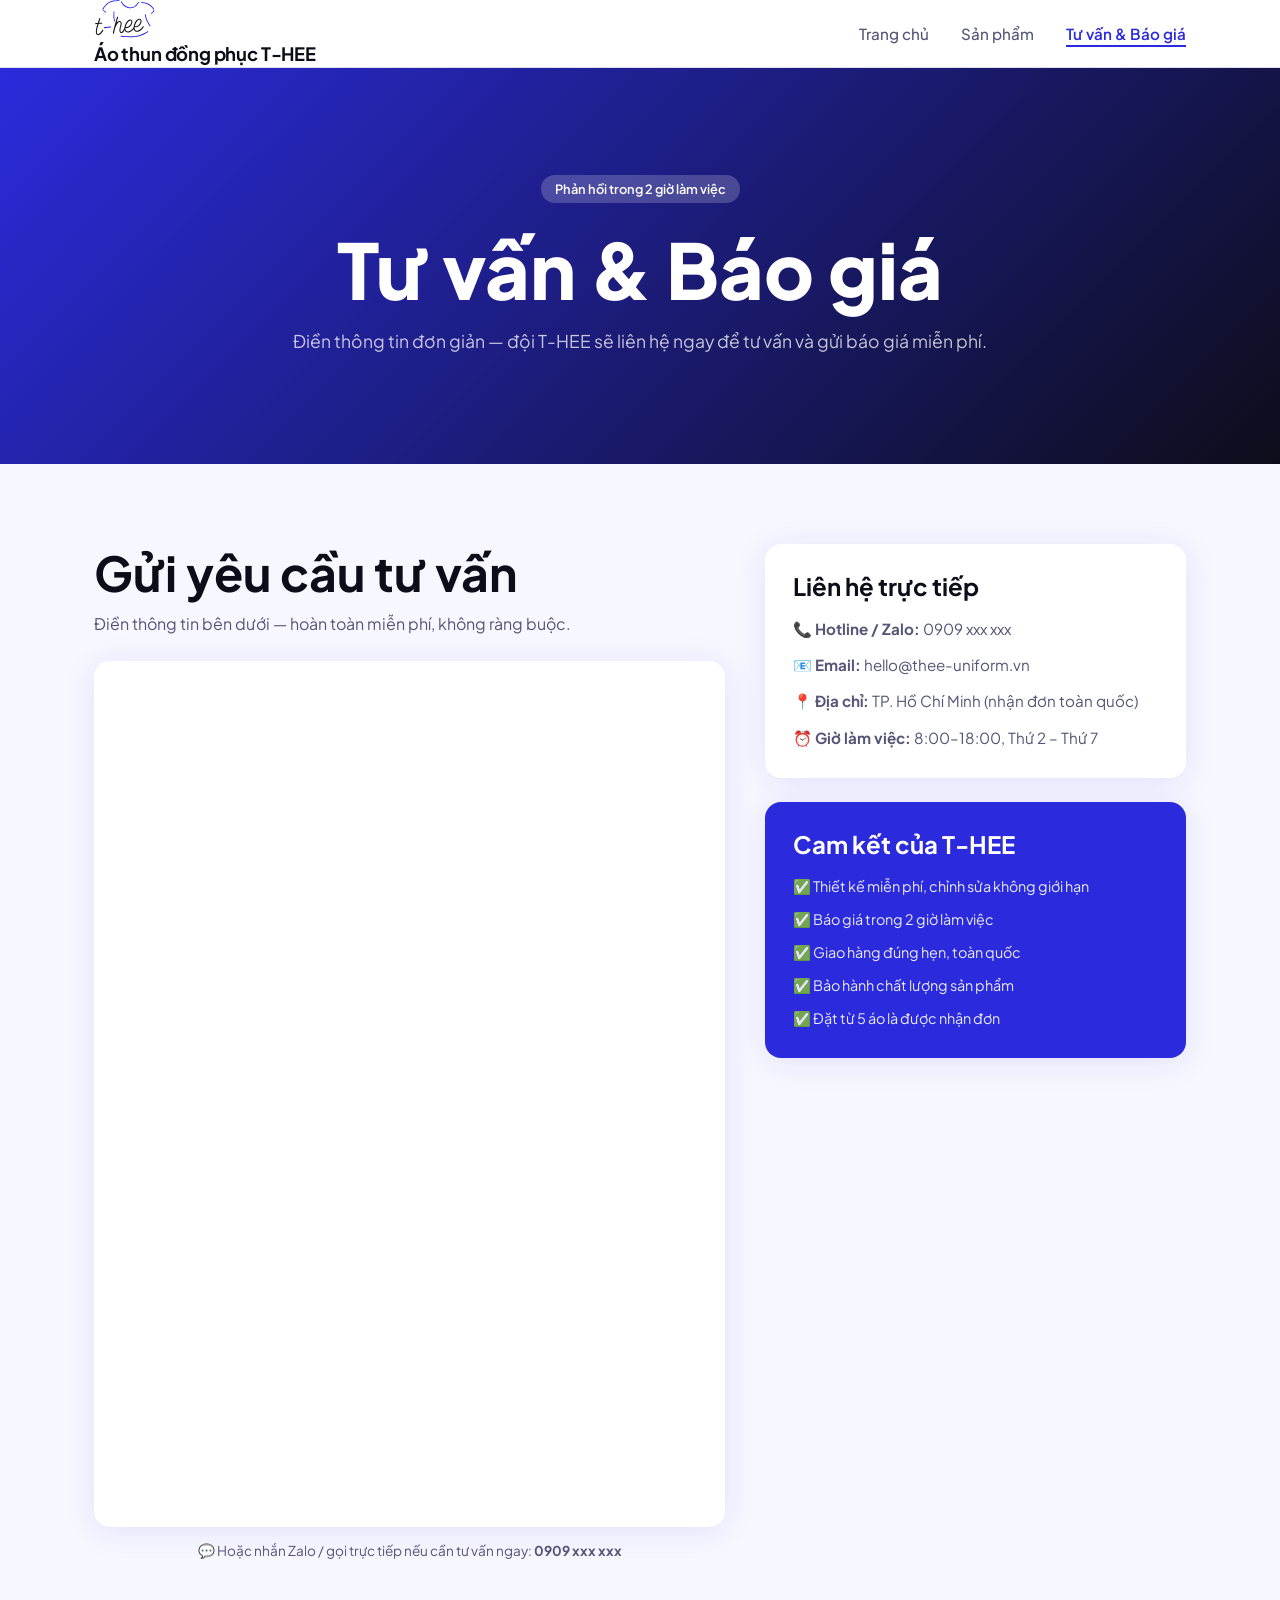
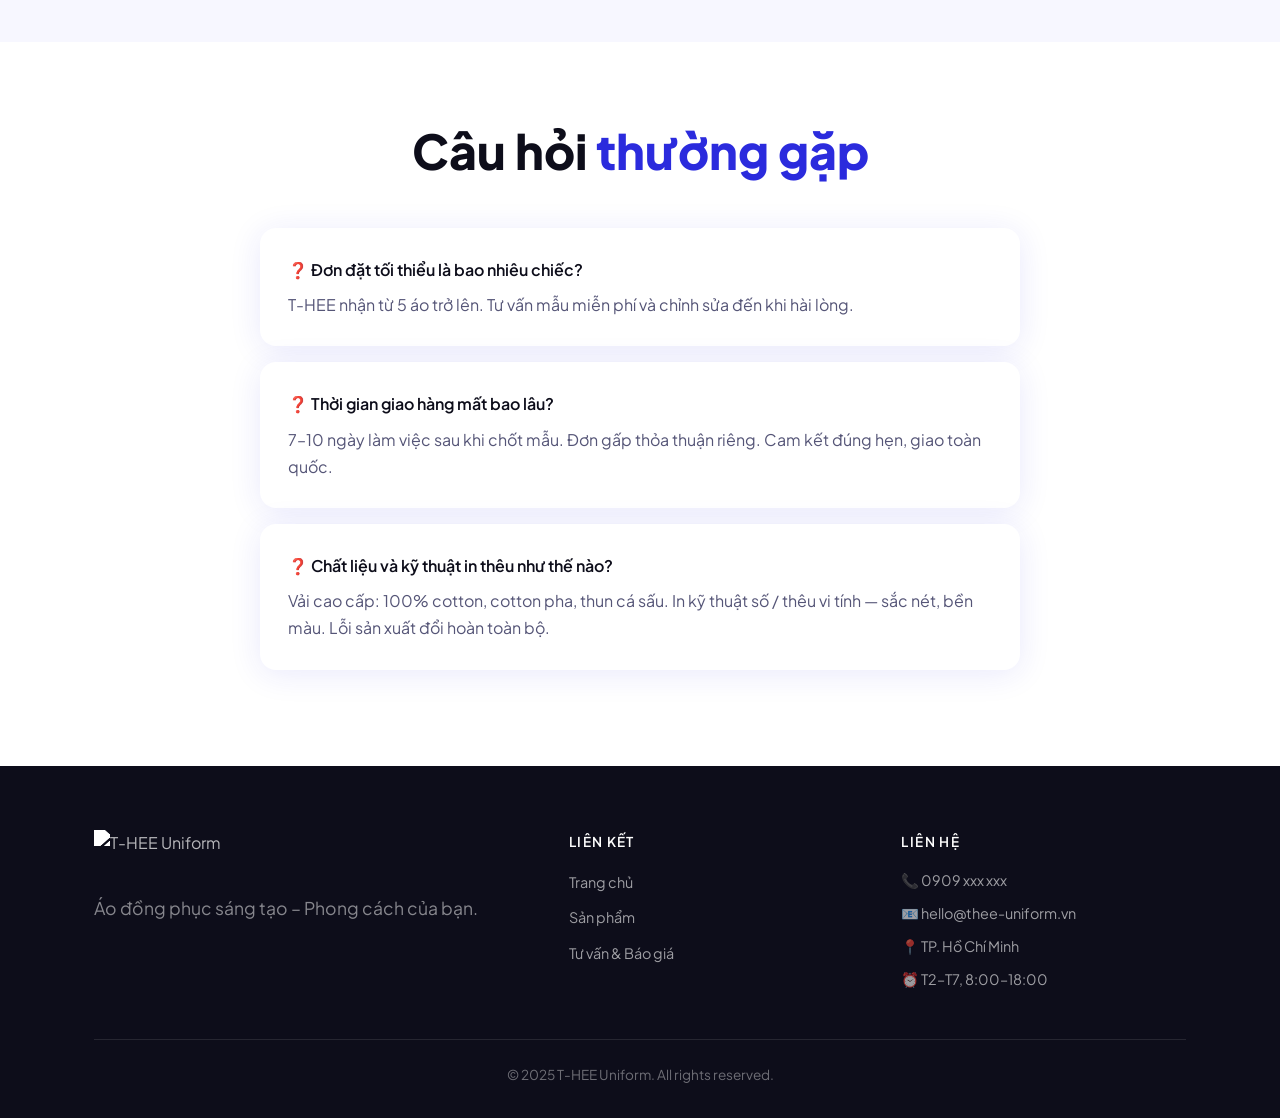
==== commit 03d9629f: "Update enquiry.html" ====
--- a/enquiry.html
+++ b/enquiry.html
@@ -26,7 +26,7 @@
   <nav id="navbar">
     <div class="nav-inner">
       <a href="index.html">
-        <img src="logo.png" alt="T-HEE Uniform" class="nav-logo">
+        <img src="logo.svg" alt="T-HEE Uniform" class="nav-logo">
         <span class="logo-text">Áo thun đồng phục T-HEE</span>
       </a>
       <ul class="nav-links">
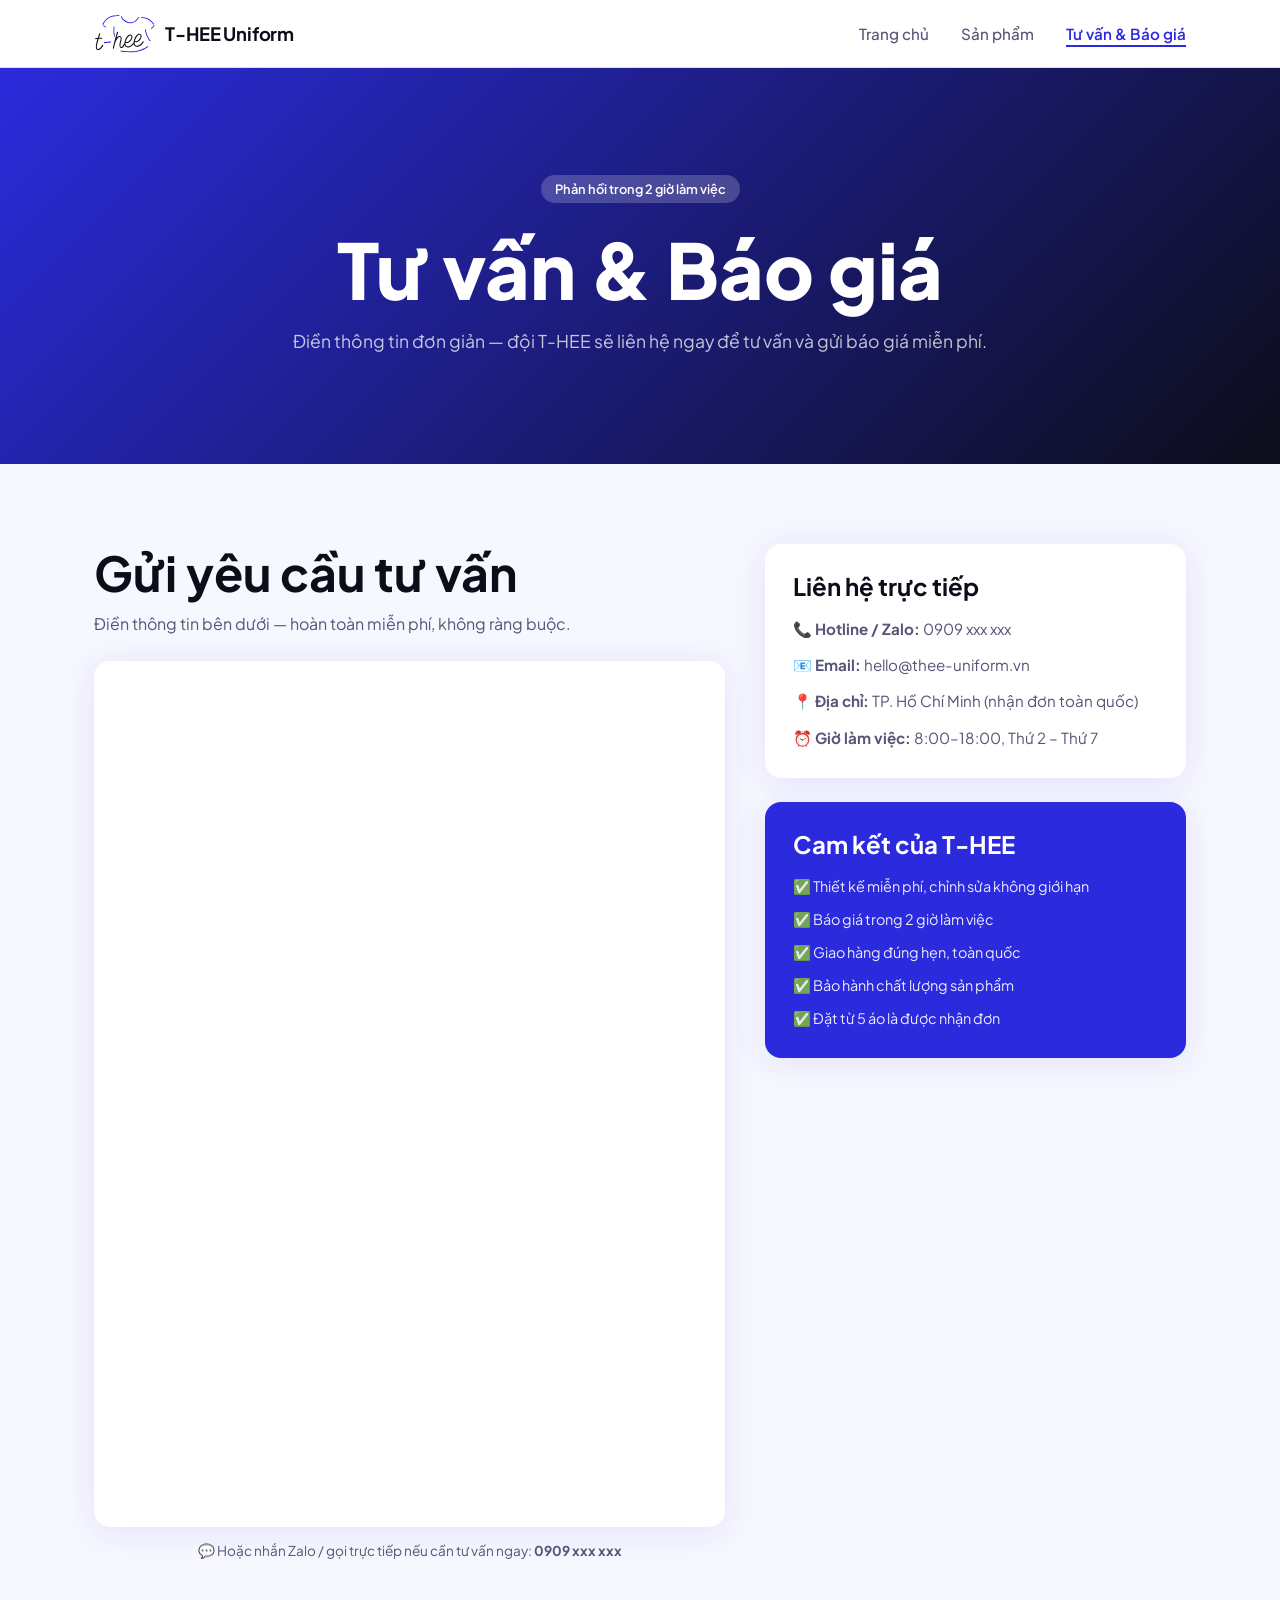
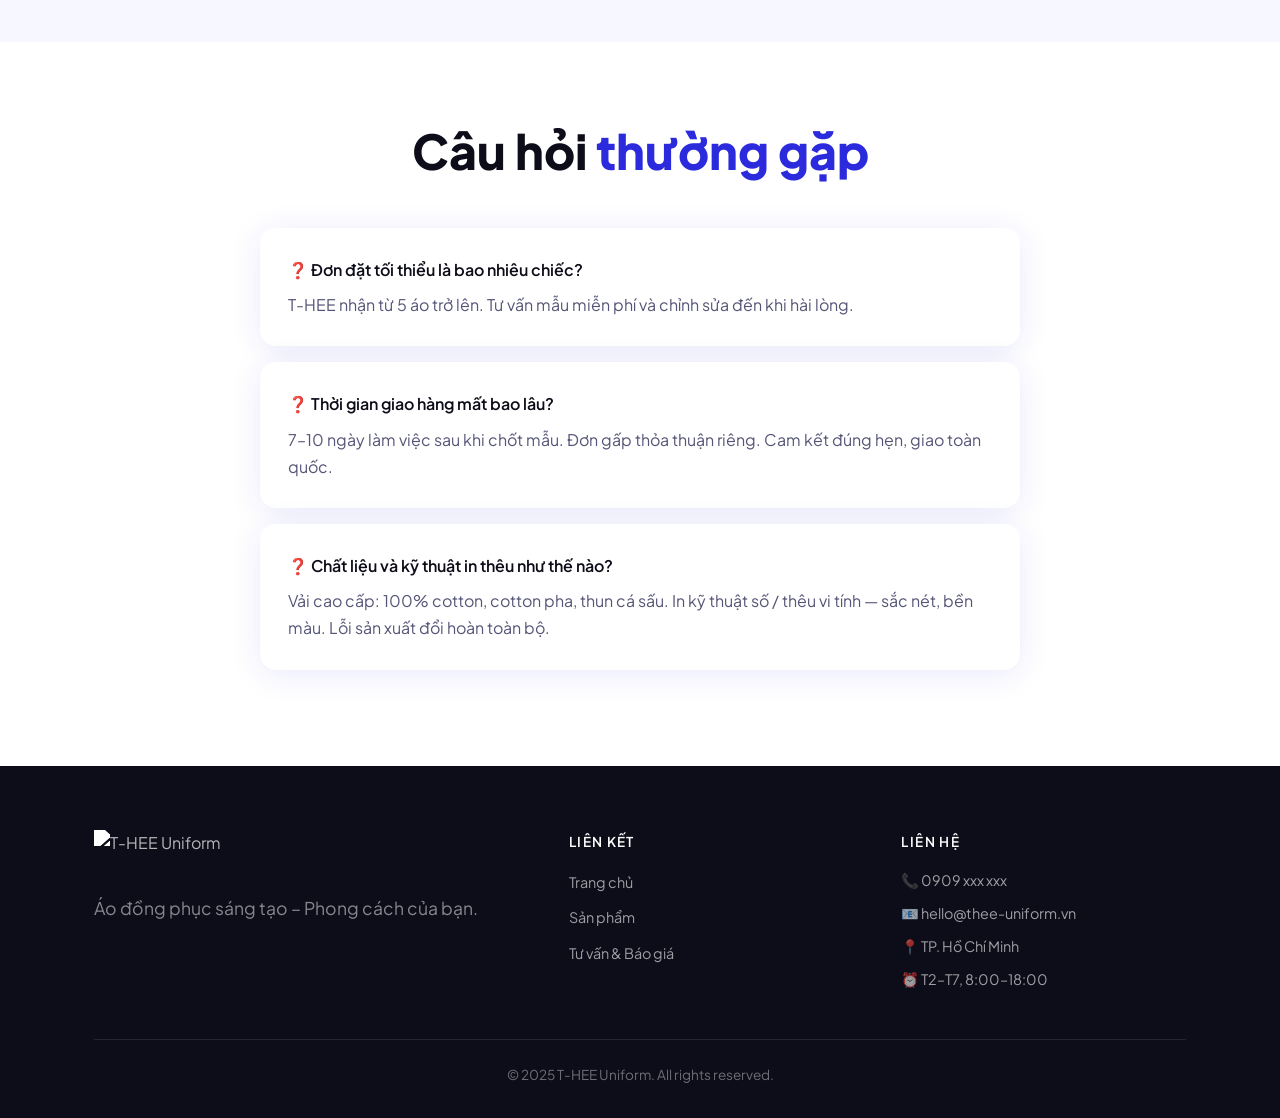
==== commit 1ca7792c: "Update enquiry.html" ====
--- a/enquiry.html
+++ b/enquiry.html
@@ -23,12 +23,12 @@
 <body>
 
   <!-- ─── NAVBAR ─────────────────────────────────────────── -->
-  <nav id="navbar">
-    <div class="nav-inner">
-      <a href="index.html">
-        <img src="logo.svg" alt="T-HEE Uniform" class="nav-logo">
-        <span class="logo-text">Áo thun đồng phục T-HEE</span>
-      </a>
+<nav id="navbar">
+  <div class="nav-inner">
+    <a href="index.html" class="logo-container">
+      <img src="logo.svg" alt="T-HEE Uniform" class="nav-logo">
+      <span class="logo-text">T-HEE Uniform</span>
+    </a>
       <ul class="nav-links">
         <li><a href="index.html">Trang chủ</a></li>
         <li><a href="products.html">Sản phẩm</a></li>
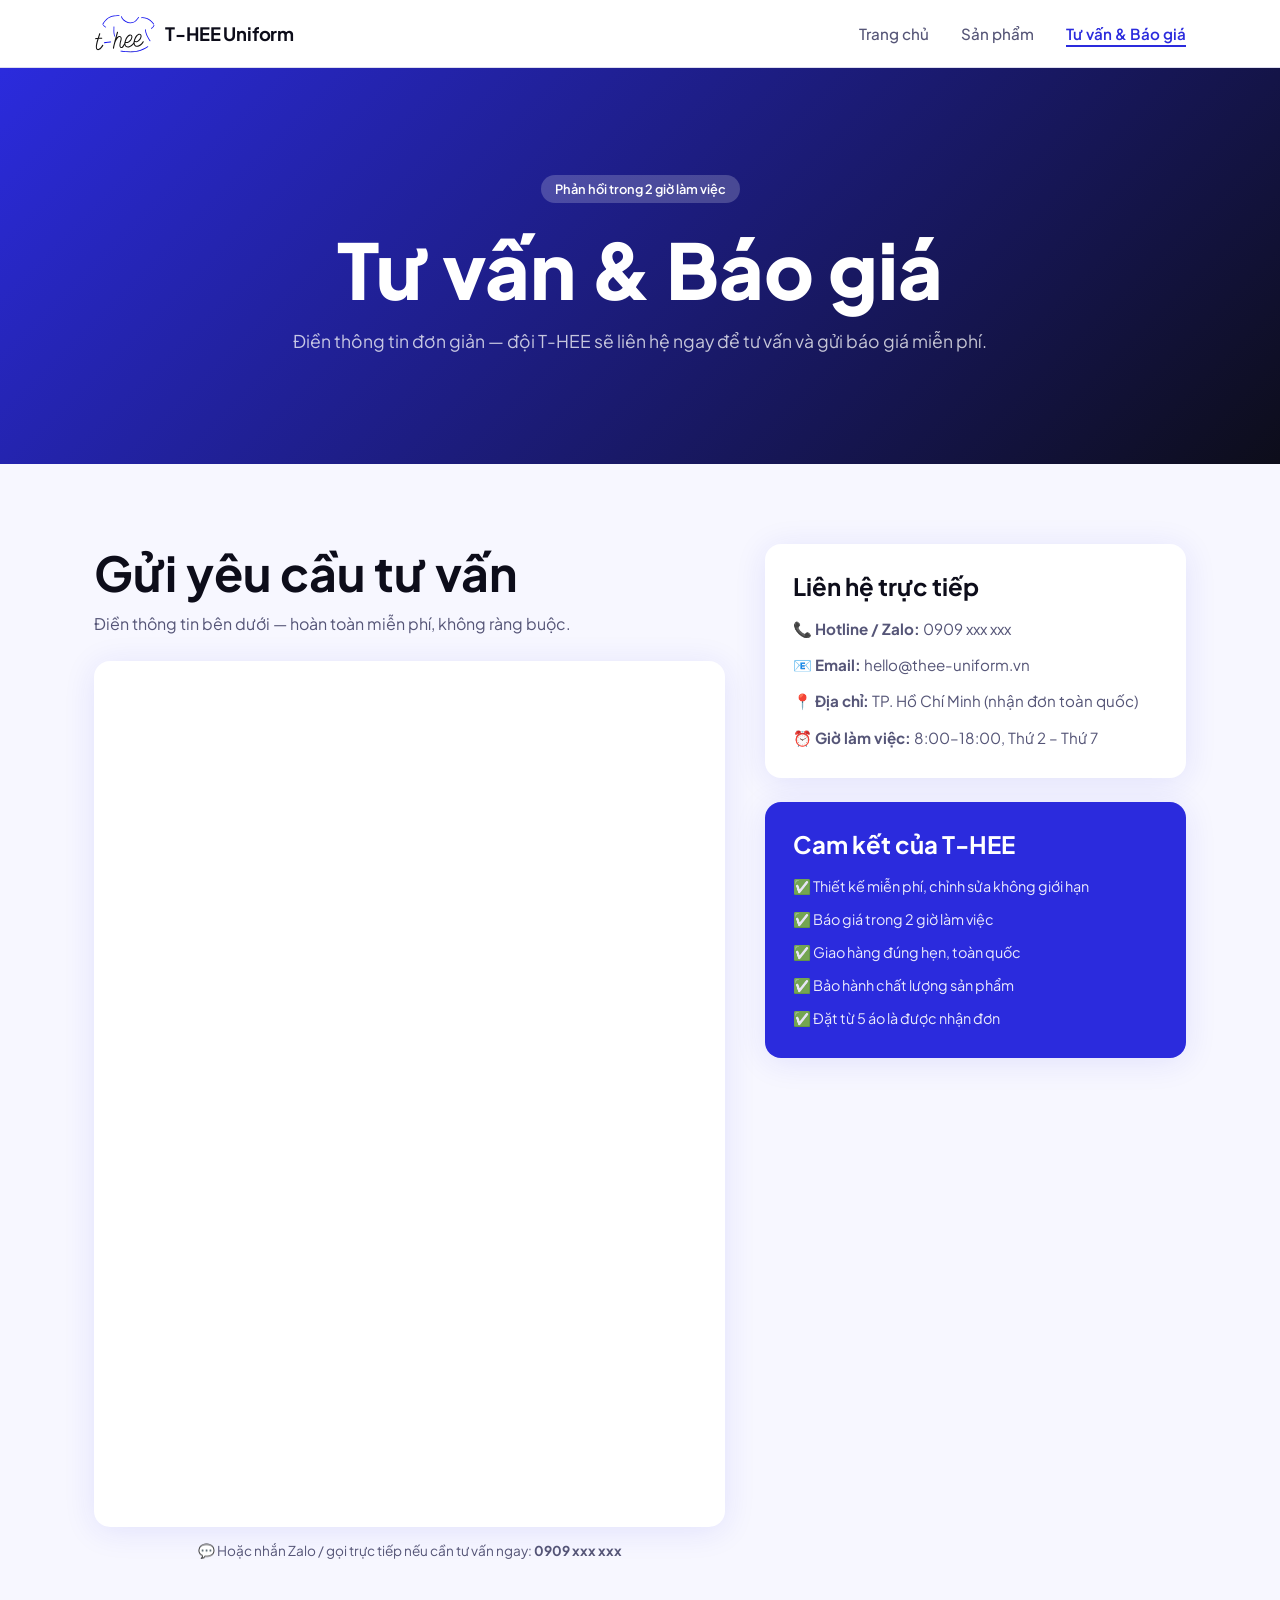
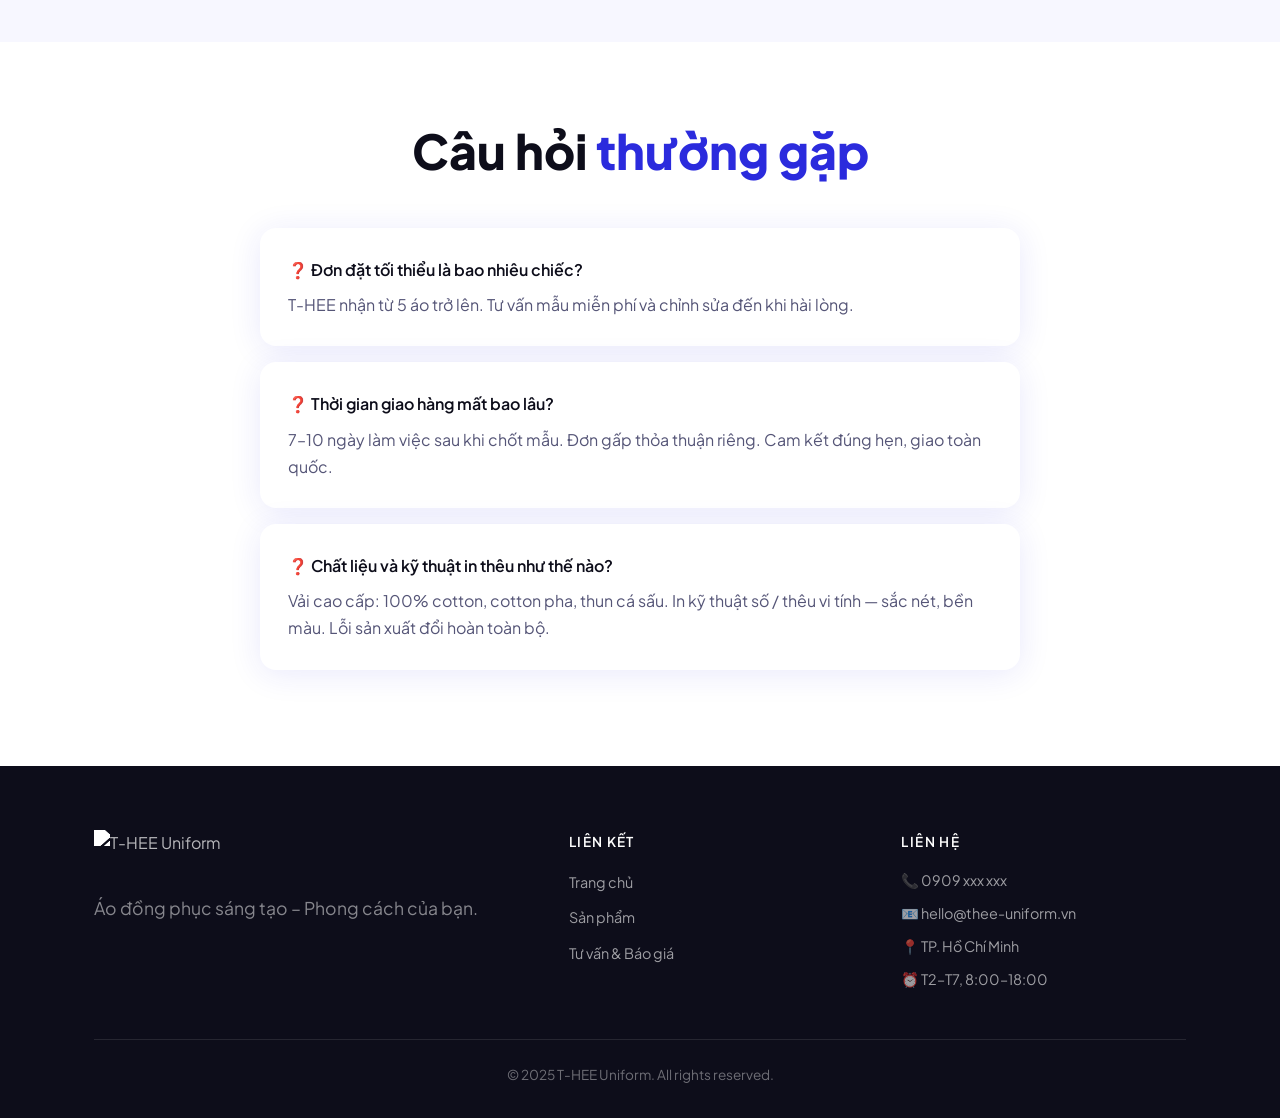
==== commit 85e53eb7: "Refactor navbar structure in enquiry.html" ====
--- a/enquiry.html
+++ b/enquiry.html
@@ -23,12 +23,12 @@
 <body>
 
   <!-- ─── NAVBAR ─────────────────────────────────────────── -->
-<nav id="navbar">
-  <div class="nav-inner">
-    <a href="index.html" class="logo-container">
-      <img src="logo.svg" alt="T-HEE Uniform" class="nav-logo">
-      <span class="logo-text">T-HEE Uniform</span>
-    </a>
+  <nav id="navbar">
+    <div class="nav-inner">
+      <a href="index.html" class="logo-container">
+        <img src="logo.svg" alt="T-HEE Uniform" class="nav-logo">
+        <span class="logo-text">T-HEE Uniform</span>
+      </a>
       <ul class="nav-links">
         <li><a href="index.html">Trang chủ</a></li>
         <li><a href="products.html">Sản phẩm</a></li>
